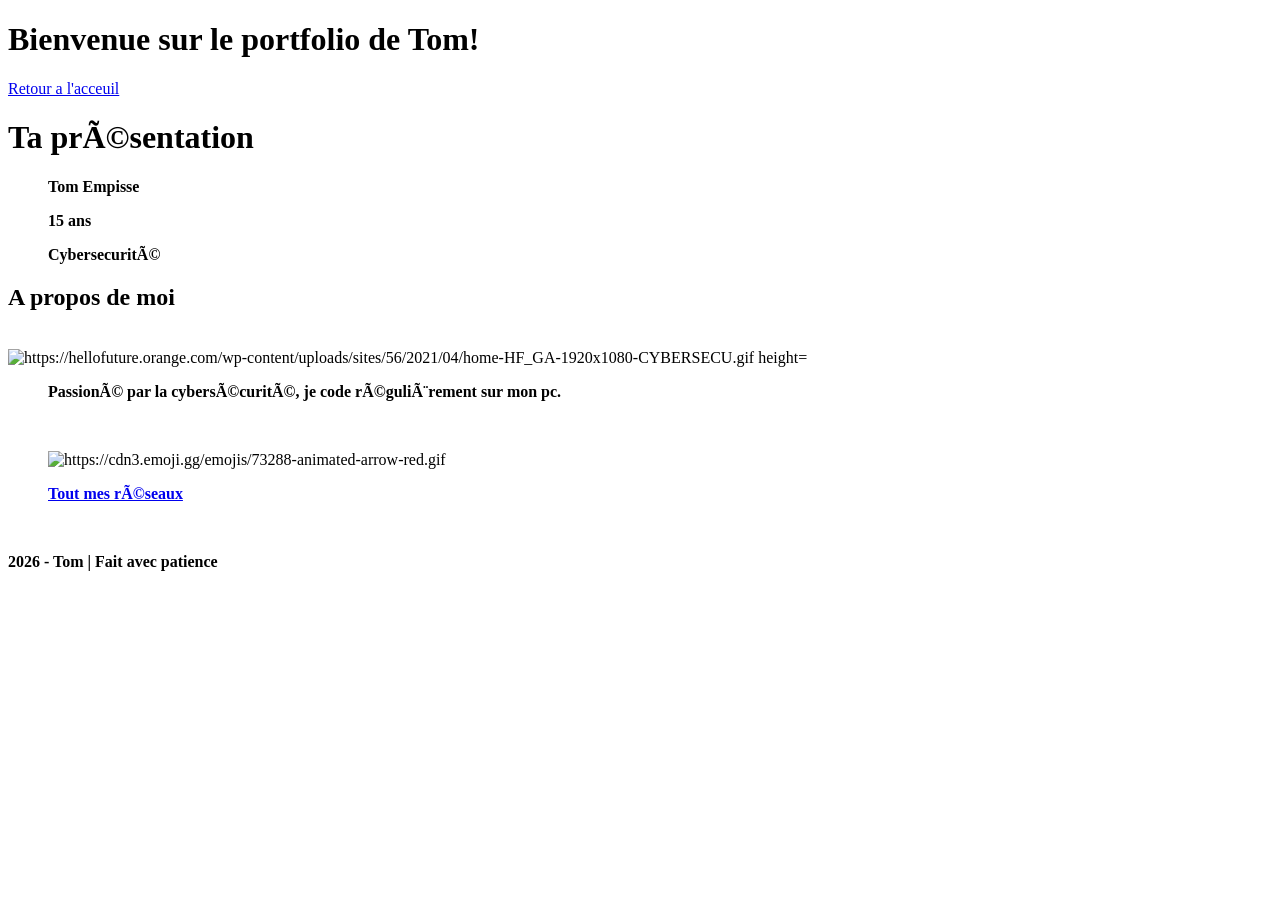
==== tom.html/Tom.html @ b78a061f "init tom.html" ====
<!DOCTYPE html>
<html lang="fr>
<head>
 <meta charset="UTF-8">
 <meta name=""viewport" content="width=device-width, initial-scale=1.0">
 <title>Mon portfolio - Tom</title>
 <link rel="stylesheet" href="style.css">
</head>
<body>

<header>
    <h1> Bienvenue sur le portfolio de Tom!</h1>
    <p><a href="index.html"> Retour a l'acceuil</a></p>
    </header>
    <main>
        <h1> Ta présentation</h1>
        <strong><p><ul>Tom Empisse</ul></p></main></strong>
        <strong><p><ul>15 ans</ul></p></strong>
        <strong><p><ul>Cybersecurité</ul></p></strong>
        
        
        <section>
            <h2>A propos de moi</h2>
        </section> 
        </br><img src="https://hellofuture.orange.com/wp-content/uploads/sites/56/2021/04/home-HF_GA-1920x1080-CYBERSECU.gif" alt = "https://hellofuture.orange.com/wp-content/uploads/sites/56/2021/04/home-HF_GA-1920x1080-CYBERSECU.gif height= "500" width="500">
            <strong><ul><p>Passioné par la cybersécurité, je code régulièrement sur mon pc. </p></ul></strong>
         
    </br><ul><img src="https://cdn3.emoji.gg/emojis/73288-animated-arrow-red.gif" alt="https://cdn3.emoji.gg/emojis/73288-animated-arrow-red.gif" height="50" width="50"></ul> <ul><strong><a href="https://guns.lol/natique">Tout mes réseaux</a></strong></ul>
          </br><a href=""></a> 
        </section>
        </main>
    <strong><footer><p>2026 - Tom | Fait avec patience</p></strong>
        
    </footer>
    <script>="script.js"></script>
</body>
</html>
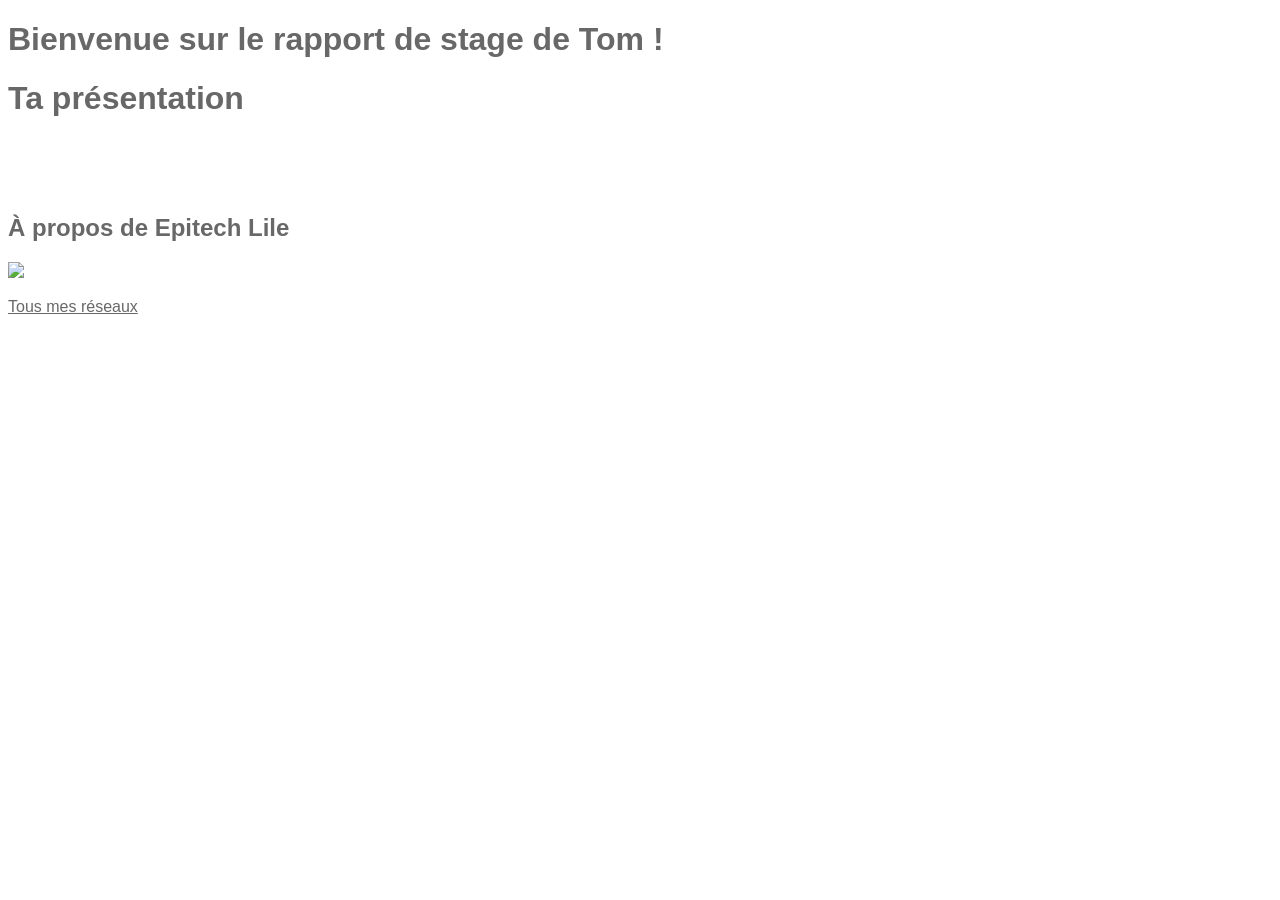
==== commit e0eed98b: "Ajout du portfolio de Tom" ====
--- a/tom.html/Tom.html
+++ b/tom.html/Tom.html
@@ -1,37 +1,49 @@
 <!DOCTYPE html>
-<html lang="fr>
+<html lang="fr">
+
 <head>
- <meta charset="UTF-8">
- <meta name=""viewport" content="width=device-width, initial-scale=1.0">
- <title>Mon portfolio - Tom</title>
- <link rel="stylesheet" href="style.css">
+    <meta charset="UTF-8">
+    <meta name="viewport" content="width=device-width, initial-scale=1.0">
+    <title>Mon portfolio - Tom</title>
+    <link rel="stylesheet" href="style.css">
 </head>
+
 <body>
 
-<header>
-    <h1> Bienvenue sur le portfolio de Tom!</h1>
-    <p><a href="index.html"> Retour a l'acceuil</a></p>
+    <header>
+        <strong><h1>Bienvenue sur le rapport de stage de Tom !</h1></strong>
     </header>
+
     <main>
-        <h1> Ta présentation</h1>
-        <strong><p><ul>Tom Empisse</ul></p></main></strong>
-        <strong><p><ul>15 ans</ul></p></strong>
-        <strong><p><ul>Cybersecurité</ul></p></strong>
-        
-        
+
+        <strong><h1>Ta présentation</h1></strong>
+
+        <ul>
+            <strong><li>Tom Empisse</li></strong>
+            <strong><li>15 ans</li></strong>
+           <strong> <li>Stagiaire chez Epitech</li></strong>
+        </ul>
+
+        <h1></h1>
+
         <section>
-            <h2>A propos de moi</h2>
-        </section> 
-        </br><img src="https://hellofuture.orange.com/wp-content/uploads/sites/56/2021/04/home-HF_GA-1920x1080-CYBERSECU.gif" alt = "https://hellofuture.orange.com/wp-content/uploads/sites/56/2021/04/home-HF_GA-1920x1080-CYBERSECU.gif height= "500" width="500">
-            <strong><ul><p>Passioné par la cybersécurité, je code régulièrement sur mon pc. </p></ul></strong>
-         
-    </br><ul><img src="https://cdn3.emoji.gg/emojis/73288-animated-arrow-red.gif" alt="https://cdn3.emoji.gg/emojis/73288-animated-arrow-red.gif" height="50" width="50"></ul> <ul><strong><a href="https://guns.lol/natique">Tout mes réseaux</a></strong></ul>
-          </br><a href=""></a> 
-        </section>
-        </main>
-    <strong><footer><p>2026 - Tom | Fait avec patience</p></strong>
-        
+            <h2>À propos de Epitech Lile</h2>
+             <img src="https://www.cometmedias.com/wp-content/uploads/2025/04/logo-epitech-200px150px.png"> 
+            <p>
+            </p>
+
+           
+           <a href="https://guns.lol/za3">Tous mes réseaux </a>
+            </section>
+
+    </main>
+
+     <footer>
+        <p>2026 - Tom | Fait avec patience et logique</p>
     </footer>
-    <script>="script.js"></script>
+
+    <script src="script.js"></script>
+
 </body>
+
 </html>
--- a/tom.html/style.css
+++ b/tom.html/style.css
@@ -0,0 +1,25 @@
+header h1 {
+    color: #696868;
+}
+
+body {
+    background-image: url('https://cdn.discordapp.com/attachments/1374115619154165910/1513215011521040595/f273ec50e8274715e028e46e788effb4.png?ex=6a36140c&is=6a34c28c&hm=f5cfc0799479e3a0bcbe05ebb58f59ac433e9eb9e96b0d29bb898a41beadd522&');
+}
+main h1 {
+     color : #696868
+}
+ul {
+    color: #ffffff
+}
+section h2 {
+    color: #696868
+}
+p{
+    color: #ffffff
+}
+a{
+    color: #696868
+}
+body{
+    font-family: Arial, Helvetica, sans-serif;
+}
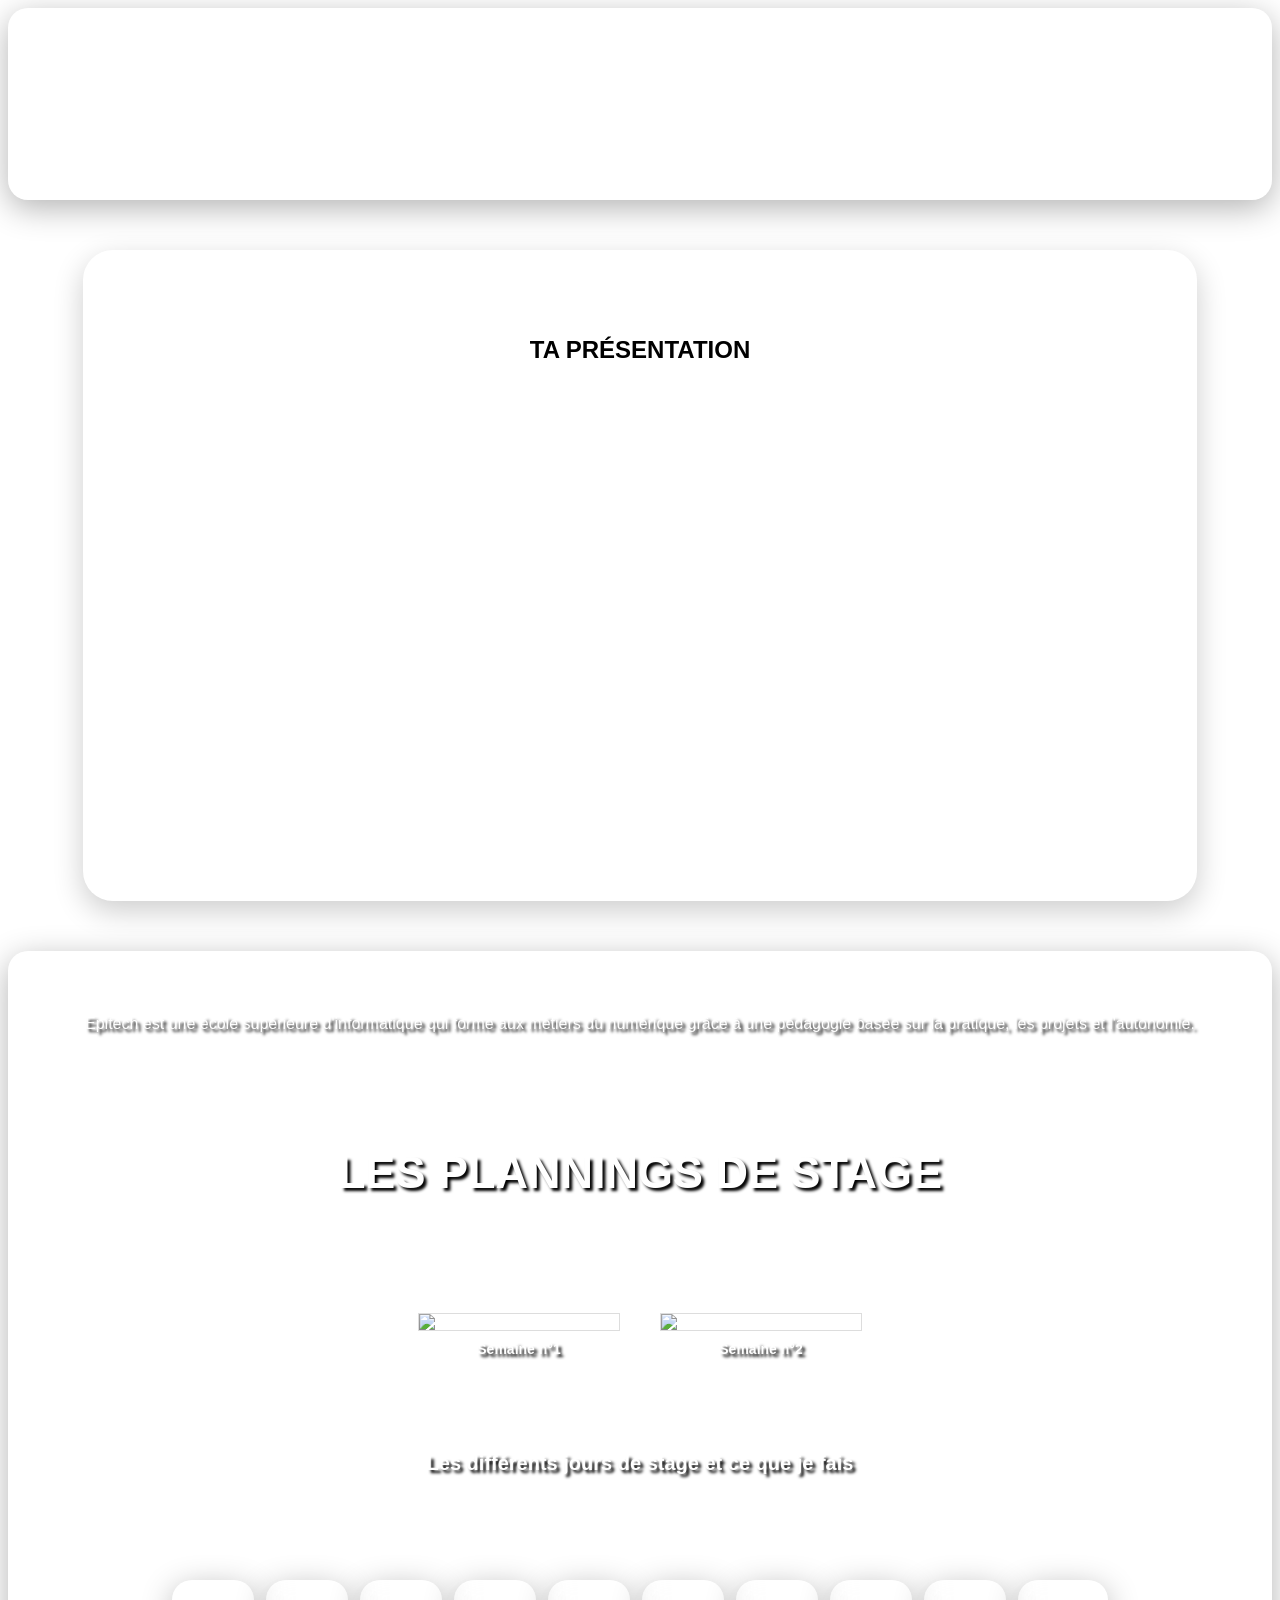
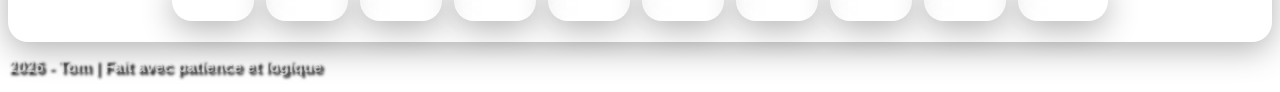
==== commit 0dca2745: "Ajout du portfolio de Tom" ====
--- a/tom.html/Tom.html
+++ b/tom.html/Tom.html
@@ -9,40 +9,103 @@
 </head>
 
 <body>
-
+<div class="petale"></div>
+<div class="petale"></div>
+<div class="petale"></div>
+<div class="petale"></div>
+<div class="petale"></div>
     <header>
         <strong><h1>Bienvenue sur le rapport de stage de Tom !</h1></strong>
-    </header>
+        <strong><h2></h2></strong>
+    </header>  
+    <main>
+<section class="presentation">
 
-    <main>
+    <h2>TA PRÉSENTATION</h2>
 
-        <strong><h1>Ta présentation</h1></strong>
+    <ul>
+        <p><li>Tom Empisse</li></p>
+        <p><li>15 ans</li></p>
+        <p><li>Stagiaire chez Epitech</li></p>
+    </ul>
 
-        <ul>
-            <strong><li>Tom Empisse</li></strong>
-            <strong><li>15 ans</li></strong>
-           <strong> <li>Stagiaire chez Epitech</li></strong>
-        </ul>
+</section>
+<div class="epitech">
+<h2>Qu'est-ce qu'Epitech ?</h2>
+<p> Epitech est une école supérieure d'informatique qui forme aux métiers
+du numérique grâce à une pédagogie basée sur la pratique, les projets
+et l'autonomie.</p>
 
-        <h1></h1>
 
-        <section>
-            <h2>À propos de Epitech Lile</h2>
-             <img src="https://www.cometmedias.com/wp-content/uploads/2025/04/logo-epitech-200px150px.png"> 
-            <p>
-            </p>
+<h5><strong><p>Les plannings de stage</p></strong></h5>
+<div class="images-container">
+    <div class="image-card">
+        <img src="https://cdn.discordapp.com/attachments/1508418712615784459/1517642959854768178/IMG_5433.jpg?ex=6a3706a6&is=6a35b526&hm=1f4994c3222ef725c20f57ee4ec6fc56800c8d647c14aaccb6b8ddf29820ef76&">
+        <p><strong>Semaine n°1</p></strong>
+        
+    </div>
 
-           
-           <a href="https://guns.lol/za3">Tous mes réseaux </a>
-            </section>
+    <div class="image-card">
+        <img src="https://cdn.discordapp.com/attachments/1508418712615784459/1517642959401779310/IMG_5475.jpg?ex=6a3706a5&is=6a35b525&hm=7cc9f36837ad0142d7b6bee1d2b4c7408f9ca8818fa9ae2397a9b59684c44990&">
+        <strong><p>Semaine n°2</p></strong>
+</div>
 
-    </main>
 
+
+        <h6><strong><p>Les différents jours de stage et ce que je fais</p></strong></h6>
+     <div class="jours">
+    <button onclick="afficherJour('j1')">Jour 1</button>
+    <button onclick="afficherJour('j2')">Jour 2</button>
+    <button onclick="afficherJour('j3')">Jour 3</button>
+    <button onclick="afficherJour('j4')">Jour 4</button>
+    <button onclick="afficherJour('j5')">Jour 5</button>
+
+    <button onclick="afficherJour('j6')">Jour 6</button>
+    <button onclick="afficherJour('j7')">Jour 7</button>
+    <button onclick="afficherJour('j8')">Jour 8</button>
+    <button onclick="afficherJour('j9')">Jour 9</button>
+    <button onclick="afficherJour('j10')">Jour 10</button>
+    </div>
+
+     <div id="j1" class="contenu"><h2>Jour 1</h2><p>Le matin, j'ai installé les logicielles indispensables pour mon stage, puis j'ai commencé à coder mon site directement après. 
+     L'aprem-midi, j'ai continué à coder mon site, quasiment toute l'aprem-midi jusqu'à la fin.
+     </p></div>
+     <div id="j2" class="contenu"><h2>Jour 2</h2><p>Le matin, en arrivant, j'ai continué mon site et ensuite j'ai eu une conférence sur la cybersécurité.
+     L'aprem-midi, j'ai fait une activité sur l'OSINT (OSINT =  Open Source Intelligence), puis ensuite un GeoGuesser. 
+     </p></div>
+     <div id="j3" class="contenu"><h2>Jour 3</h2><p>Le matin, j'ai codé une sorte d'Intelligence artificielle pour qu'elle puisse participé à différents combats, ensuite j'ai eu une conférence sur la transformation de l'IA.
+     L'aprem-midi, j'ai codé une sorte d'algorithme, pour qu'elle puisse me sortir un mot de passe a partir de lettres chiffrés 
+     </p></div>
+     <div id="j4" class="contenu"><h2>Jour 4</h2><p>Le matin, on a fait un atelier pour construire le plus de combinaison de canard, on devait soit les construire et apres les dessiner ou l'inverse, enssuite j'ai eu une conférence sur Arprendre à arprendre. 
+     L'aprem-midi, j'ai a travaillé sur une carte arduino, c'est une carte programmabe, on a pu réaliser un jeu qui se nomme "Simon", avec les différents leds, on a pu le reproduire correctement.
+     </p></div>
+     <div id="j5" class="contenu"><h2>Jour 5</h2><p>Le matin, j'ai eu une conférence sur l'IA, sur comment l'utiliser, avec les prompts, si elle pouvait nous remplacé dans le futur.
+     L'aprem-midi j'ai continué mon site jusqu'au soir pour le perfectionner à fond.
+     </p></div>
+
+     <div id="j6" class="contenu"><h2>Jour 6</h2><p></p></div>
+     <div id="j7" class="contenu"><h2>Jour 7</h2><p>Contenu du jour 7...</p></div>
+     <div id="j8" class="contenu"><h2>Jour 8</h2><p>Contenu du jour 8...</p></div>
+     <div id="j9" class="contenu"><h2>Jour 9</h2><p>Contenu du jour 9...</p></div>
+     <div id="j10" class="contenu"><h2>Jour 10</h2><p>Contenu du jour 10...</p></div>
+
+<body>
+    <div class="sakura">
+    <span></span><span></span><span></span><span></span><span></span>
+    <span></span><span></span><span></span><span></span><span></span>
+    <span></span><span></span><span></span><span></span><span></span>
+</div>
+</body>
+    </div>
+ </section>
+
+</main>
      <footer>
-        <p>2026 - Tom | Fait avec patience et logique</p>
+
+        <strong><p>2026 - Tom | Fait avec patience et logique</p></strong>
     </footer>
-
     <script src="script.js"></script>
+  <div id="cursor"></div>
 
 </body>
 
--- a/tom.html/style.css
+++ b/tom.html/style.css
@@ -1,25 +1,480 @@
-header h1 {
-    color: #696868;
-}
+ h1{
+background-color: #ffffff00;
+  font-size: 45px;
+  font-weight: 900px;
+ text-transform: uppercase;
+  height: 100px;
+  display: flex;
+  justify-content: center;
+ align-items: center;
+ color: #ffffffd0;
+ padding: 20px;
+
+ border: 5px solid #ffffff00;
+    border-radius: 20px;
+    padding: 10px;
+ }
+
 
 body {
-    background-image: url('https://cdn.discordapp.com/attachments/1374115619154165910/1513215011521040595/f273ec50e8274715e028e46e788effb4.png?ex=6a36140c&is=6a34c28c&hm=f5cfc0799479e3a0bcbe05ebb58f59ac433e9eb9e96b0d29bb898a41beadd522&');
+    background-image: url('https://cdn.discordapp.com/attachments/1374115619154165910/1495587049854599239/49e6f0f8b0e44b95fc2d5f7dfb9da1e2.png?ex=6a368c3b&is=6a353abb&hm=3449ef4161c5529b8b1aeae3f238175a2e4f2f17bba7f71b2c82fec2f50063e5&');
 }
 main h1 {
-     color : #696868
-}
-ul {
-    color: #ffffff
-}
-section h2 {
-    color: #696868
-}
+     color : #ffffffb7
+}
+ul { font-size: 20px;
+    font-weight: 100px;
+    font-style: uppercase;
+    justify-content: center;
+    align-items: center;
+    display: flex;
+    flex-direction: column;
+    color: #ffffff; 
+     border: 5px solid #ffffff00;
+    border-radius: 20px;
+    padding: 10px;
+}
+    
+section h2 {font-style: uppercase;
+    justify-content: center; 
+    align-items: center;
+    display: flex;
+    flex-direction: column;
+    color: #000000;
+     border: 5px solid #ffffff00;
+    border-radius: 25px;
+    padding: 10px;
+
+    h2,
+p {
+    display: block;
+}
+}
+ h3{font-style: uppercase;
+    justify-content: center; 
+    align-items: center;
+    display: flex;
+    flex-direction: column;
+    color: #ffffff;
+     border: 5px solid #ffffff00;
+    border-radius: 25px;
+    padding: 10px;} 
 p{
-    color: #ffffff
-}
-a{
-    color: #696868
+color: rgba(253, 253, 253, 0.51);
+ text-shadow: 3px 3px 3px black;
+ display: flex;
+}
+a{ justify-content: end;
+   align-items: end;
+   flex-direction: column;
+   text-shadow: 3px 3px 3px;
+   color: #ffffff
 }
 body{
-    font-family: Arial, Helvetica, sans-serif;
-}
+    font-family:'Segoe UI', Tahoma, Geneva, Verdana, sans-serif;
+}
+ .logo-epitech {
+    display: block;
+    margin: 0 auto;
+    width: 200px;
+    border: 5px solid #ffffff;
+    border-radius: 20px;
+    padding: 10px;
+}
+.jours {
+    display: flex;
+    flex-wrap: wrap;
+    justify-content: center;
+    gap: 12px;
+    margin: 20px;
+}
+
+.jours button {
+    padding: 12px 20px;
+    border: 2px solid rgba(255,255,255,0.3);
+    border-radius: 25px;
+    background: rgba(255,255,255,0.1);
+    color: rgb(255, 255, 255);
+    font-weight: bold;
+    cursor: pointer;
+
+    backdrop-filter: blur(10px);
+    -webkit-backdrop-filter: blur(10px);
+
+    transition: all 0.3s ease;
+}
+
+.jours button:hover {
+    transform: scale(1.05);
+    background: rgba(255, 255, 255, 0.5);
+}
+
+.contenu {
+    display: none;
+
+    max-width: 900px;
+    margin: 30px auto;
+    padding: 25px;
+
+    color: rgb(255, 255, 255);
+
+    background: rgba(255, 255, 255, 0);
+    
+   
+    border-radius: 20px;
+    border: 5px solid rgb(255, 255, 255);
+
+    box-shadow: 0 8px 32px rgba(0, 0, 0, 0);
+}
+.epitech {
+    display: flex;
+    flex-direction: column; /* met les éléments l'un sous l'autre */
+    align-items: center;
+    text-align: center;
+}
+
+.epitech h2 {
+    margin-bottom: 15px;
+    color: #ffffff;
+}
+
+.epitech p {
+    margin: 0;
+    color: white;
+}
+h2,
+p {
+    display: block;
+}
+.logo-epitech {
+    animation: pulse 3s infinite;
+}
+
+@keyframes pulse {
+    0% { transform: scale(1); }
+    50% { transform: scale(1.08); }
+    100% { transform: scale(1); }
+}
+.sakura-logo {
+    animation: flotter 4s ease-in-out infinite;
+}
+
+@keyframes flotter {
+    0% { transform: translateY(0px); }
+    50% { transform: translateY(-12px); }
+    100% { transform: translateY(0px); }
+}
+.jours button {
+    overflow: hidden;
+    position: relative;
+}
+
+.jours button::before {
+    content: "";
+    position: absolute;
+    top: 0;
+    left: -100%;
+    width: 100%;
+    height: 100%;
+
+    background: linear-gradient(
+        90deg,
+        transparent,
+        rgba(255,255,255,0.4),
+        transparent
+    );
+
+    transition: 0.6s;
+}
+
+.jours button:hover::before {
+    left: 100%;
+}
+.contenu {
+    animation: apparition 0.5s ease;
+}
+
+@keyframes apparition {
+    from {
+        opacity: 0;
+        transform: translateY(25px);
+    }
+
+    to {
+        opacity: 1;
+        transform: translateY(0);
+    }
+}
+
+
+@keyframes typing {
+    from { width: 0; }
+    to { width: 100%; }
+}
+
+@keyframes blink {
+    50% { border-color: transparent; }
+}
+.presentation,
+.epitech,
+.contenu {
+    transition: 0.4s;
+}
+
+.presentation:hover,
+.epitech:hover,
+.contenu:hover {
+    transform: translateY(-5px);
+    backdrop-filter: blur(20px);
+}
+body {
+    cursor: crosshair;
+}
+#cursor {
+    width: 20px;
+    height: 20px;
+    background: #ffffff;
+    border-radius: 50%;
+    position: fixed;
+    pointer-events: none;
+    box-shadow: 0 0 20px #ffffff;
+}
+header,
+.presentation,
+.epitech,
+.contenu,
+.jours button {
+    background: rgba(255, 255, 255, 0.08);
+
+    backdrop-filter: blur(15px);
+    -webkit-backdrop-filter: blur(15px);
+
+    border-radius: 20px;
+
+    border: 1px solid rgba(255,255,255,0.1);
+
+    box-shadow: 0 8px 32px rgba(0,0,0,0.3);
+}
+.bloc {
+    background: rgba(255, 255, 255, 0.08);
+
+    backdrop-filter: blur(20px);
+    -webkit-backdrop-filter: blur(20px);
+
+    border-radius: 20px;
+
+    border: 2px solid rgba(255,255,255,0.15);
+
+    box-shadow: 0 8px 32px rgba(0,0,0,0.25);
+}
+.bloc {
+    background: rgba(255,255,255,0.04);
+
+    backdrop-filter: blur(30px);
+    -webkit-backdrop-filter: blur(30px);
+}
+.presentation,
+.presentation2 {
+    background: rgba(255,255,255,0.08);
+
+    backdrop-filter: blur(25px);
+    -webkit-backdrop-filter: blur(25px);
+
+    border-radius: 25px;
+}
+.presentation,
+.contenu {
+    transition: 0.4s;
+}
+
+.presentation:hover,
+.contenu:hover {
+    transform: translateY(-5px);
+    backdrop-filter: blur(20px);
+}
+.bloc {
+    width: 80%;
+    margin: 30px auto;
+    padding: 30px;
+
+    background: rgba(255, 255, 255, 0.08);
+
+    backdrop-filter: blur(25px);
+    -webkit-backdrop-filter: blur(25px);
+
+    border-radius: 25px;
+
+    border: 1px solid rgba(255,255,255,0.15);
+
+    box-shadow:
+        0 8px 32px rgba(0,0,0,0.2),
+        inset 0 1px 1px rgba(255,255,255,0.15);
+
+    text-align: center;
+}
+.images-container {
+    display: flex;
+    justify-content: center;
+    gap: 40px; /* espace entre les images */
+    flex-wrap: wrap; /* passe à la ligne sur petit écran */
+}
+
+.image-card {
+    text-align: center;
+}
+
+.image-card img {
+    width: 200px;
+    height: auto;
+    display: block;
+    border: 1px solid #ddd;
+}
+
+.image-card p {
+    margin-top: 10px;
+    font-size: 14px;
+    color: #ffffff;
+}
+h5{background-color: #ffffff00;
+  font-size: 45px;
+  font-weight: 500px;
+ text-transform: uppercase;
+  height: 100px;
+  display: flex;
+  justify-content: center;
+ align-items: center;
+ color: #ffffffd0;
+ padding: 20px;
+ text-shadow: 2px 2px 2px;
+ border: 5px solid #ffffff00;
+    border-radius: 20px;
+    padding: 10px;}
+
+.image-card img {
+    width: 200px;
+    transition: transform 0.3s ease;
+    cursor: pointer;
+}
+
+.image-card img:hover {
+    transform: scale(1.3);
+}
+.image-card input {
+    display: none;
+}
+
+.image-card img {
+    width: 200px;
+    cursor: pointer;
+    transition: transform 0.3s ease;
+}
+
+.image-card input:checked + label img {
+    transform: scale(2);
+}
+.sakura {
+    position: fixed;
+    top: 0;
+    left: 0;
+    width: 100%;
+    height: 100%;
+    pointer-events: none;
+    overflow: hidden;
+    z-index: 9999;
+}
+
+.sakura span {
+    position: absolute;
+    top: -50px;
+    width: 18px;
+    height: 18px;
+    background: rgba(255,255,255,0.9);
+    border-radius: 70% 0 70% 0;
+    box-shadow: 0 0 8px rgba(255,255,255,0.5);
+    animation: fall linear infinite;
+}
+
+/* Répartition sur toute la largeur */
+.sakura span:nth-child(1){left:2%;animation:fall 8s infinite;}
+.sakura span:nth-child(2){left:8%;animation:fall 12s infinite;}
+.sakura span:nth-child(3){left:15%;animation:fall 10s infinite;}
+.sakura span:nth-child(4){left:22%;animation:fall 14s infinite;}
+.sakura span:nth-child(5){left:30%;animation:fall 9s infinite;}
+.sakura span:nth-child(6){left:38%;animation:fall 13s infinite;}
+.sakura span:nth-child(7){left:45%;animation:fall 11s infinite;}
+.sakura span:nth-child(8){left:52%;animation:fall 15s infinite;}
+.sakura span:nth-child(9){left:60%;animation:fall 10s infinite;}
+.sakura span:nth-child(10){left:68%;animation:fall 12s infinite;}
+.sakura span:nth-child(11){left:75%;animation:fall 9s infinite;}
+.sakura span:nth-child(12){left:82%;animation:fall 14s infinite;}
+.sakura span:nth-child(13){left:88%;animation:fall 11s infinite;}
+.sakura span:nth-child(14){left:94%;animation:fall 13s infinite;}
+.sakura span:nth-child(15){left:98%;animation:fall 16s infinite;}
+
+@keyframes fall {
+    0% {
+        transform: translateY(-50px) translateX(0) rotate(0deg);
+        opacity: 1;
+    }
+
+    50% {
+        transform: translateY(50vh) translateX(50px) rotate(180deg);
+    }
+
+    100% {
+        transform: translateY(110vh) translateX(120px) rotate(360deg);
+        opacity: 0;
+    }
+}
+.sakura span {
+    position: absolute;
+    width: 20px;
+    height: 20px;
+    background: white;
+    border-radius: 50% 0 50% 0;
+    transform: rotate(45deg);
+    opacity: 0.85;
+}
+h6{font-size: 20px;
+    font-weight: 100px;
+    justify-content: center;
+    align-items: center;
+    color: #ffffff; 
+     border: 5px solid #ffffff00;
+    border-radius: 20px;
+    padding: 10px;
+}
+h6{
+    display:block;
+    width:100%;
+    text-align:center;
+    margin-top:40px;
+    margin-bottom:30px;
+    clear:both;
+}
+.presentation{
+    width:80%;
+    margin:50px auto;
+    padding:50px;
+
+    background:rgba(255, 255, 255, 0);
+    backdrop-filter:blur(15px);
+
+    border-radius:30px;
+    box-shadow:0 10px 30px rgba(0,0,0,0.2);
+
+    text-align:center;
+}
+
+
+.presentation ul{
+    list-style:none;
+    padding:0;
+    margin:0;
+}
+
+.presentation li{
+    color:rgb(255, 255, 255);
+    font-size:2rem;
+    margin:15px 0;
+}
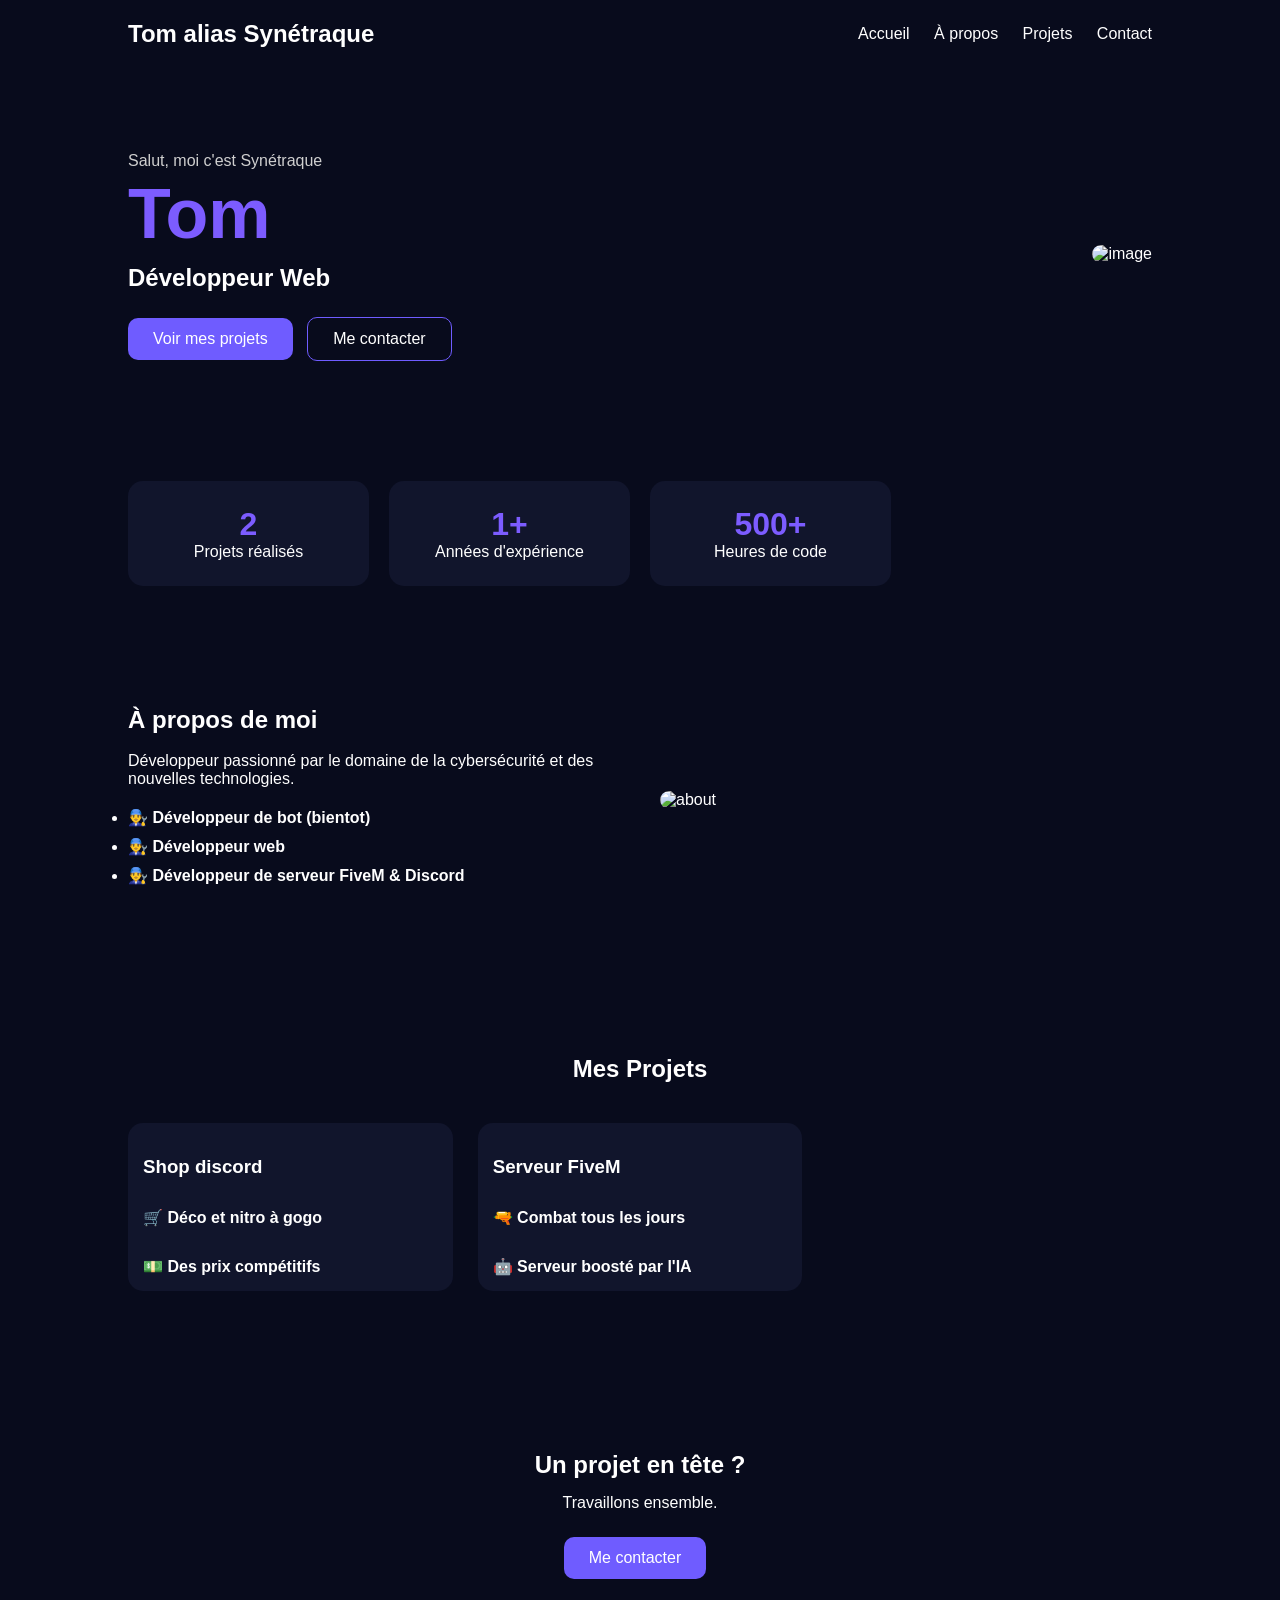
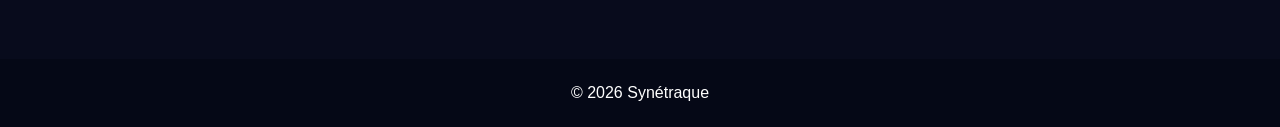
==== commit 103c4176: "Ajout du portfolio de Tom" ====
--- a/tom.html/Tom.html
+++ b/tom.html/Tom.html
@@ -1,112 +1,128 @@
 <!DOCTYPE html>
 <html lang="fr">
-
 <head>
     <meta charset="UTF-8">
     <meta name="viewport" content="width=device-width, initial-scale=1.0">
-    <title>Mon portfolio - Tom</title>
+    <title>Portfolio</title>
     <link rel="stylesheet" href="style.css">
 </head>
+<body>
 
-<body>
-<div class="petale"></div>
-<div class="petale"></div>
-<div class="petale"></div>
-<div class="petale"></div>
-<div class="petale"></div>
+    <!-- MENU -->
     <header>
-        <strong><h1>Bienvenue sur le rapport de stage de Tom !</h1></strong>
-        <strong><h2></h2></strong>
-    </header>  
-    <main>
-<section class="presentation">
+        <h2>Tom alias Synétraque</h2>
 
-    <h2>TA PRÉSENTATION</h2>
+        <nav>
+            <a href="#">Accueil</a>
+            <a href="#">À propos</a>
+            <a href="#">Projets</a>
+            <a href="#">Contact</a>
+        </nav>
+    </header>
 
-    <ul>
-        <p><li>Tom Empisse</li></p>
-        <p><li>15 ans</li></p>
-        <p><li>Stagiaire chez Epitech</li></p>
-    </ul>
+    <!-- HERO -->
+    <section class="hero">
 
-</section>
-<div class="epitech">
-<h2>Qu'est-ce qu'Epitech ?</h2>
-<p> Epitech est une école supérieure d'informatique qui forme aux métiers
-du numérique grâce à une pédagogie basée sur la pratique, les projets
-et l'autonomie.</p>
+        <div class="hero-text">
+            <p>Salut, moi c'est Synétraque</p>
 
+            <h1>Tom</h1>
 
-<h5><strong><p>Les plannings de stage</p></strong></h5>
-<div class="images-container">
-    <div class="image-card">
-        <img src="https://cdn.discordapp.com/attachments/1508418712615784459/1517642959854768178/IMG_5433.jpg?ex=6a3706a6&is=6a35b526&hm=1f4994c3222ef725c20f57ee4ec6fc56800c8d647c14aaccb6b8ddf29820ef76&">
-        <p><strong>Semaine n°1</p></strong>
-        
-    </div>
+            <h2>Développeur Web</h2>
 
-    <div class="image-card">
-        <img src="https://cdn.discordapp.com/attachments/1508418712615784459/1517642959401779310/IMG_5475.jpg?ex=6a3706a5&is=6a35b525&hm=7cc9f36837ad0142d7b6bee1d2b4c7408f9ca8818fa9ae2397a9b59684c44990&">
-        <strong><p>Semaine n°2</p></strong>
-</div>
+            <div class="buttons">
+                <a href="#" class="btn">Voir mes projets</a>
+                <a href="#" class="btn btn-outline">Me contacter</a>
+            </div>
+        </div>
 
+        <div class="hero-image">
+            <img src="https://cdn.discordapp.com/attachments/1519450347217616937/1519652406135357551/content.png?ex=6a3e5617&is=6a3d0497&hm=08835545289d029138717d42d781d38de0d8fc17f05fa39e704f5cabd7e7723c&" alt="image">
+        </div>
 
+    </section>
 
-        <h6><strong><p>Les différents jours de stage et ce que je fais</p></strong></h6>
-     <div class="jours">
-    <button onclick="afficherJour('j1')">Jour 1</button>
-    <button onclick="afficherJour('j2')">Jour 2</button>
-    <button onclick="afficherJour('j3')">Jour 3</button>
-    <button onclick="afficherJour('j4')">Jour 4</button>
-    <button onclick="afficherJour('j5')">Jour 5</button>
+    <!-- STATS -->
+    <section class="stats">
 
-    <button onclick="afficherJour('j6')">Jour 6</button>
-    <button onclick="afficherJour('j7')">Jour 7</button>
-    <button onclick="afficherJour('j8')">Jour 8</button>
-    <button onclick="afficherJour('j9')">Jour 9</button>
-    <button onclick="afficherJour('j10')">Jour 10</button>
-    </div>
+        <div class="card">
+            <h3>2</h3>
+            <p>Projets réalisés</p>
+        </div>
 
-     <div id="j1" class="contenu"><h2>Jour 1</h2><p>Le matin, j'ai installé les logicielles indispensables pour mon stage, puis j'ai commencé à coder mon site directement après. 
-     L'aprem-midi, j'ai continué à coder mon site, quasiment toute l'aprem-midi jusqu'à la fin.
-     </p></div>
-     <div id="j2" class="contenu"><h2>Jour 2</h2><p>Le matin, en arrivant, j'ai continué mon site et ensuite j'ai eu une conférence sur la cybersécurité.
-     L'aprem-midi, j'ai fait une activité sur l'OSINT (OSINT =  Open Source Intelligence), puis ensuite un GeoGuesser. 
-     </p></div>
-     <div id="j3" class="contenu"><h2>Jour 3</h2><p>Le matin, j'ai codé une sorte d'Intelligence artificielle pour qu'elle puisse participé à différents combats, ensuite j'ai eu une conférence sur la transformation de l'IA.
-     L'aprem-midi, j'ai codé une sorte d'algorithme, pour qu'elle puisse me sortir un mot de passe a partir de lettres chiffrés 
-     </p></div>
-     <div id="j4" class="contenu"><h2>Jour 4</h2><p>Le matin, on a fait un atelier pour construire le plus de combinaison de canard, on devait soit les construire et apres les dessiner ou l'inverse, enssuite j'ai eu une conférence sur Arprendre à arprendre. 
-     L'aprem-midi, j'ai a travaillé sur une carte arduino, c'est une carte programmabe, on a pu réaliser un jeu qui se nomme "Simon", avec les différents leds, on a pu le reproduire correctement.
-     </p></div>
-     <div id="j5" class="contenu"><h2>Jour 5</h2><p>Le matin, j'ai eu une conférence sur l'IA, sur comment l'utiliser, avec les prompts, si elle pouvait nous remplacé dans le futur.
-     L'aprem-midi j'ai continué mon site jusqu'au soir pour le perfectionner à fond.
-     </p></div>
+        <div class="card">
+            <h3>1+</h3>
+            <p>Années d'expérience</p>
+        </div>
 
-     <div id="j6" class="contenu"><h2>Jour 6</h2><p></p></div>
-     <div id="j7" class="contenu"><h2>Jour 7</h2><p>Contenu du jour 7...</p></div>
-     <div id="j8" class="contenu"><h2>Jour 8</h2><p>Contenu du jour 8...</p></div>
-     <div id="j9" class="contenu"><h2>Jour 9</h2><p>Contenu du jour 9...</p></div>
-     <div id="j10" class="contenu"><h2>Jour 10</h2><p>Contenu du jour 10...</p></div>
+        <div class="card">
+            <h3>500+</h3>
+            <p>Heures de code</p>
+        </div>
 
-<body>
-    <div class="sakura">
-    <span></span><span></span><span></span><span></span><span></span>
-    <span></span><span></span><span></span><span></span><span></span>
-    <span></span><span></span><span></span><span></span><span></span>
-</div>
-</body>
-    </div>
- </section>
+    </section>
 
-</main>
-     <footer>
+    <!-- A PROPOS -->
+    <section class="about">
 
-        <strong><p>2026 - Tom | Fait avec patience et logique</p></strong>
+        <div>
+            <h2>À propos de moi</h2>
+
+            <br><p>
+                Développeur passionné par le domaine de la cybersécurité et des nouvelles technologies.
+            </p>
+
+            <ul>
+            <strong><li>👨‍🔧 Développeur de bot (bientot)</li></strong>
+              <strong><li>👨‍🔧 Développeur web</li></strong>
+                <strong><li>👨‍🔧 Développeur de serveur FiveM & Discord</li></strong>
+            </ul>
+        </div>
+
+        <img src="https://png.pngtree.com/png-vector/20240309/ourmid/pngtree-developers-are-coding-programs-on-computers-programmers-are-analyzing-data-png-image_11902650.png" alt="about">
+
+    </section>
+
+    <!-- PROJETS -->
+    <section class="projects">
+
+        <h2>Mes Projets</h2>
+
+        <div class="project-grid">
+
+            <div class="project">
+                <img src="https://cdn.discordapp.com/attachments/1519616808926314587/1519641782952919130/feec8f71-d66a-499d-a3cc-c5d859d86d77.png?ex=6a3e4c32&is=6a3cfab2&hm=01fdd75fa5efcef0120b9959f781c9536ec0b876cd2fed07ddb79a780133c95b&" alt="">
+                <h3>Shop discord</h3>
+                <strong><p>🛒 Déco et nitro à gogo</p></strong>
+                <strong><p>💵 Des prix compétitifs</p></strong>
+            </div>
+
+            <div class="project">
+                <img src="https://cdn.discordapp.com/attachments/1519450347217616937/1519650206403002449/content.png?ex=6a3e540a&is=6a3d028a&hm=2f168d04ed45ffa48168c4daf2c91fa03b0a25013db92d7aebffb8c6d24e69b1&" alt="">
+                <h3>Serveur FiveM</h3>
+                <strong><p>🔫 Combat tous les jours</p></strong>
+                <strong><p>🤖 Serveur boosté par l'IA</p></strong>
+            </div>
+
+        </div>
+
+    </section>
+
+    <!-- CONTACT -->
+    <section class="contact">
+
+        <h2>Un projet en tête ?</h2>
+        <p>Travaillons ensemble.</p>
+
+        <a href="#" class="btn">
+            Me contacter
+        </a>
+
+    </section>
+
+    <footer>
+        © 2026 Synétraque
     </footer>
-    <script src="script.js"></script>
-  <div id="cursor"></div>
 
 </body>
-
 </html>
--- a/tom.html/style.css
+++ b/tom.html/style.css
@@ -1,480 +1,194 @@
- h1{
-background-color: #ffffff00;
-  font-size: 45px;
-  font-weight: 900px;
- text-transform: uppercase;
-  height: 100px;
-  display: flex;
-  justify-content: center;
- align-items: center;
- color: #ffffffd0;
- padding: 20px;
-
- border: 5px solid #ffffff00;
-    border-radius: 20px;
-    padding: 10px;
- }
-
-
-body {
-    background-image: url('https://cdn.discordapp.com/attachments/1374115619154165910/1495587049854599239/49e6f0f8b0e44b95fc2d5f7dfb9da1e2.png?ex=6a368c3b&is=6a353abb&hm=3449ef4161c5529b8b1aeae3f238175a2e4f2f17bba7f71b2c82fec2f50063e5&');
-}
-main h1 {
-     color : #ffffffb7
-}
-ul { font-size: 20px;
-    font-weight: 100px;
-    font-style: uppercase;
-    justify-content: center;
-    align-items: center;
-    display: flex;
-    flex-direction: column;
-    color: #ffffff; 
-     border: 5px solid #ffffff00;
-    border-radius: 20px;
-    padding: 10px;
-}
-    
-section h2 {font-style: uppercase;
-    justify-content: center; 
-    align-items: center;
-    display: flex;
-    flex-direction: column;
-    color: #000000;
-     border: 5px solid #ffffff00;
-    border-radius: 25px;
-    padding: 10px;
-
-    h2,
-p {
-    display: block;
-}
-}
- h3{font-style: uppercase;
-    justify-content: center; 
-    align-items: center;
-    display: flex;
-    flex-direction: column;
-    color: #ffffff;
-     border: 5px solid #ffffff00;
-    border-radius: 25px;
-    padding: 10px;} 
-p{
-color: rgba(253, 253, 253, 0.51);
- text-shadow: 3px 3px 3px black;
- display: flex;
-}
-a{ justify-content: end;
-   align-items: end;
-   flex-direction: column;
-   text-shadow: 3px 3px 3px;
-   color: #ffffff
-}
-body{
-    font-family:'Segoe UI', Tahoma, Geneva, Verdana, sans-serif;
-}
- .logo-epitech {
-    display: block;
-    margin: 0 auto;
-    width: 200px;
-    border: 5px solid #ffffff;
-    border-radius: 20px;
-    padding: 10px;
-}
-.jours {
-    display: flex;
-    flex-wrap: wrap;
-    justify-content: center;
-    gap: 12px;
-    margin: 20px;
+*{
+    margin:0;
+    padding:0;
+    box-sizing:border-box;
+    font-family:Arial, sans-serif;
 }
 
-.jours button {
-    padding: 12px 20px;
-    border: 2px solid rgba(255,255,255,0.3);
-    border-radius: 25px;
-    background: rgba(255,255,255,0.1);
-    color: rgb(255, 255, 255);
-    font-weight: bold;
-    cursor: pointer;
-
-    backdrop-filter: blur(10px);
-    -webkit-backdrop-filter: blur(10px);
-
-    transition: all 0.3s ease;
+body{
+    background:#080b1c;
+    color:white;
 }
 
-.jours button:hover {
-    transform: scale(1.05);
-    background: rgba(255, 255, 255, 0.5);
+/* MENU */
+header{
+    display:flex;
+    justify-content:space-between;
+    align-items:center;
+    padding:20px 10%;
 }
 
-.contenu {
-    display: none;
-
-    max-width: 900px;
-    margin: 30px auto;
-    padding: 25px;
-
-    color: rgb(255, 255, 255);
-
-    background: rgba(255, 255, 255, 0);
-    
-   
-    border-radius: 20px;
-    border: 5px solid rgb(255, 255, 255);
-
-    box-shadow: 0 8px 32px rgba(0, 0, 0, 0);
-}
-.epitech {
-    display: flex;
-    flex-direction: column; /* met les éléments l'un sous l'autre */
-    align-items: center;
-    text-align: center;
+nav a{
+    color:white;
+    text-decoration:none;
+    margin-left:20px;
 }
 
-.epitech h2 {
-    margin-bottom: 15px;
-    color: #ffffff;
+nav a:hover{
+    color:#6f5cff;
 }
 
-.epitech p {
-    margin: 0;
-    color: white;
-}
-h2,
-p {
-    display: block;
-}
-.logo-epitech {
-    animation: pulse 3s infinite;
+/* HERO */
+.hero{
+    display:flex;
+    align-items:center;
+    justify-content:space-between;
+    padding:80px 10%;
+    gap:50px;
 }
 
-@keyframes pulse {
-    0% { transform: scale(1); }
-    50% { transform: scale(1.08); }
-    100% { transform: scale(1); }
-}
-.sakura-logo {
-    animation: flotter 4s ease-in-out infinite;
+.hero h1{
+    font-size:70px;
+    color:#7c5cff;
 }
 
-@keyframes flotter {
-    0% { transform: translateY(0px); }
-    50% { transform: translateY(-12px); }
-    100% { transform: translateY(0px); }
-}
-.jours button {
-    overflow: hidden;
-    position: relative;
+.hero h2{
+    margin:10px 0;
 }
 
-.jours button::before {
-    content: "";
-    position: absolute;
-    top: 0;
-    left: -100%;
-    width: 100%;
-    height: 100%;
-
-    background: linear-gradient(
-        90deg,
-        transparent,
-        rgba(255,255,255,0.4),
-        transparent
-    );
-
-    transition: 0.6s;
+.hero p{
+    color:#cfcfcf;
+    line-height:1.6;
 }
 
-.jours button:hover::before {
-    left: 100%;
-}
-.contenu {
-    animation: apparition 0.5s ease;
+.hero-image img{
+    width:100%;
+    max-width:500px;
+    border-radius:20px;
 }
 
-@keyframes apparition {
-    from {
-        opacity: 0;
-        transform: translateY(25px);
+.buttons{
+    margin-top:25px;
+}
+
+.btn{
+    display:inline-block;
+    background:#6f5cff;
+    color:white;
+    padding:12px 25px;
+    border-radius:10px;
+    text-decoration:none;
+    margin-right:10px;
+}
+
+.btn-outline{
+    background:transparent;
+    border:1px solid #6f5cff;
+}
+
+/* STATS */
+.stats{
+    display:grid;
+    grid-template-columns:repeat(4,1fr);
+    gap:20px;
+    padding:40px 10%;
+}
+
+.card{
+    background:#11152c;
+    padding:25px;
+    text-align:center;
+    border-radius:15px;
+}
+
+.card h3{
+    color:#7c5cff;
+    font-size:32px;
+}
+
+/* ABOUT */
+.about{
+    display:grid;
+    grid-template-columns:1fr 1fr;
+    gap:40px;
+    padding:80px 10%;
+    align-items:center;
+}
+
+.about img{
+    width:100%;
+    border-radius:20px;
+}
+
+.about ul{
+    margin-top:20px;
+}
+
+.about li{
+    margin-bottom:10px;
+}
+
+/* PROJETS */
+.projects{
+    padding:80px 10%;
+}
+
+.projects h2{
+    text-align:center;
+    margin-bottom:40px;
+}
+
+.project-grid{
+    display:grid;
+    grid-template-columns:repeat(3,1fr);
+    gap:25px;
+}
+
+.project{
+    background:#11152c;
+    border-radius:15px;
+    overflow:hidden;
+}
+
+.project img{
+    width:100%;
+}
+
+.project h3,
+.project p{
+    padding:15px;
+}
+
+/* CONTACT */
+.contact{
+    text-align:center;
+    padding:80px 10%;
+}
+
+.contact p{
+    margin:15px 0 25px;
+}
+
+/* FOOTER */
+footer{
+    text-align:center;
+    padding:25px;
+    background:#050816;
+}
+
+/* RESPONSIVE */
+@media(max-width:768px){
+
+    .hero,
+    .about{
+        grid-template-columns:1fr;
+        flex-direction:column;
     }
 
-    to {
-        opacity: 1;
-        transform: translateY(0);
-    }
-}
-
-
-@keyframes typing {
-    from { width: 0; }
-    to { width: 100%; }
-}
-
-@keyframes blink {
-    50% { border-color: transparent; }
-}
-.presentation,
-.epitech,
-.contenu {
-    transition: 0.4s;
-}
-
-.presentation:hover,
-.epitech:hover,
-.contenu:hover {
-    transform: translateY(-5px);
-    backdrop-filter: blur(20px);
-}
-body {
-    cursor: crosshair;
-}
-#cursor {
-    width: 20px;
-    height: 20px;
-    background: #ffffff;
-    border-radius: 50%;
-    position: fixed;
-    pointer-events: none;
-    box-shadow: 0 0 20px #ffffff;
-}
-header,
-.presentation,
-.epitech,
-.contenu,
-.jours button {
-    background: rgba(255, 255, 255, 0.08);
-
-    backdrop-filter: blur(15px);
-    -webkit-backdrop-filter: blur(15px);
-
-    border-radius: 20px;
-
-    border: 1px solid rgba(255,255,255,0.1);
-
-    box-shadow: 0 8px 32px rgba(0,0,0,0.3);
-}
-.bloc {
-    background: rgba(255, 255, 255, 0.08);
-
-    backdrop-filter: blur(20px);
-    -webkit-backdrop-filter: blur(20px);
-
-    border-radius: 20px;
-
-    border: 2px solid rgba(255,255,255,0.15);
-
-    box-shadow: 0 8px 32px rgba(0,0,0,0.25);
-}
-.bloc {
-    background: rgba(255,255,255,0.04);
-
-    backdrop-filter: blur(30px);
-    -webkit-backdrop-filter: blur(30px);
-}
-.presentation,
-.presentation2 {
-    background: rgba(255,255,255,0.08);
-
-    backdrop-filter: blur(25px);
-    -webkit-backdrop-filter: blur(25px);
-
-    border-radius: 25px;
-}
-.presentation,
-.contenu {
-    transition: 0.4s;
-}
-
-.presentation:hover,
-.contenu:hover {
-    transform: translateY(-5px);
-    backdrop-filter: blur(20px);
-}
-.bloc {
-    width: 80%;
-    margin: 30px auto;
-    padding: 30px;
-
-    background: rgba(255, 255, 255, 0.08);
-
-    backdrop-filter: blur(25px);
-    -webkit-backdrop-filter: blur(25px);
-
-    border-radius: 25px;
-
-    border: 1px solid rgba(255,255,255,0.15);
-
-    box-shadow:
-        0 8px 32px rgba(0,0,0,0.2),
-        inset 0 1px 1px rgba(255,255,255,0.15);
-
-    text-align: center;
-}
-.images-container {
-    display: flex;
-    justify-content: center;
-    gap: 40px; /* espace entre les images */
-    flex-wrap: wrap; /* passe à la ligne sur petit écran */
-}
-
-.image-card {
-    text-align: center;
-}
-
-.image-card img {
-    width: 200px;
-    height: auto;
-    display: block;
-    border: 1px solid #ddd;
-}
-
-.image-card p {
-    margin-top: 10px;
-    font-size: 14px;
-    color: #ffffff;
-}
-h5{background-color: #ffffff00;
-  font-size: 45px;
-  font-weight: 500px;
- text-transform: uppercase;
-  height: 100px;
-  display: flex;
-  justify-content: center;
- align-items: center;
- color: #ffffffd0;
- padding: 20px;
- text-shadow: 2px 2px 2px;
- border: 5px solid #ffffff00;
-    border-radius: 20px;
-    padding: 10px;}
-
-.image-card img {
-    width: 200px;
-    transition: transform 0.3s ease;
-    cursor: pointer;
-}
-
-.image-card img:hover {
-    transform: scale(1.3);
-}
-.image-card input {
-    display: none;
-}
-
-.image-card img {
-    width: 200px;
-    cursor: pointer;
-    transition: transform 0.3s ease;
-}
-
-.image-card input:checked + label img {
-    transform: scale(2);
-}
-.sakura {
-    position: fixed;
-    top: 0;
-    left: 0;
-    width: 100%;
-    height: 100%;
-    pointer-events: none;
-    overflow: hidden;
-    z-index: 9999;
-}
-
-.sakura span {
-    position: absolute;
-    top: -50px;
-    width: 18px;
-    height: 18px;
-    background: rgba(255,255,255,0.9);
-    border-radius: 70% 0 70% 0;
-    box-shadow: 0 0 8px rgba(255,255,255,0.5);
-    animation: fall linear infinite;
-}
-
-/* Répartition sur toute la largeur */
-.sakura span:nth-child(1){left:2%;animation:fall 8s infinite;}
-.sakura span:nth-child(2){left:8%;animation:fall 12s infinite;}
-.sakura span:nth-child(3){left:15%;animation:fall 10s infinite;}
-.sakura span:nth-child(4){left:22%;animation:fall 14s infinite;}
-.sakura span:nth-child(5){left:30%;animation:fall 9s infinite;}
-.sakura span:nth-child(6){left:38%;animation:fall 13s infinite;}
-.sakura span:nth-child(7){left:45%;animation:fall 11s infinite;}
-.sakura span:nth-child(8){left:52%;animation:fall 15s infinite;}
-.sakura span:nth-child(9){left:60%;animation:fall 10s infinite;}
-.sakura span:nth-child(10){left:68%;animation:fall 12s infinite;}
-.sakura span:nth-child(11){left:75%;animation:fall 9s infinite;}
-.sakura span:nth-child(12){left:82%;animation:fall 14s infinite;}
-.sakura span:nth-child(13){left:88%;animation:fall 11s infinite;}
-.sakura span:nth-child(14){left:94%;animation:fall 13s infinite;}
-.sakura span:nth-child(15){left:98%;animation:fall 16s infinite;}
-
-@keyframes fall {
-    0% {
-        transform: translateY(-50px) translateX(0) rotate(0deg);
-        opacity: 1;
+    .stats{
+        grid-template-columns:1fr 1fr;
     }
 
-    50% {
-        transform: translateY(50vh) translateX(50px) rotate(180deg);
+    .project-grid{
+        grid-template-columns:1fr;
     }
 
-    100% {
-        transform: translateY(110vh) translateX(120px) rotate(360deg);
-        opacity: 0;
+    header{
+        flex-direction:column;
+        gap:20px;
     }
-}
-.sakura span {
-    position: absolute;
-    width: 20px;
-    height: 20px;
-    background: white;
-    border-radius: 50% 0 50% 0;
-    transform: rotate(45deg);
-    opacity: 0.85;
-}
-h6{font-size: 20px;
-    font-weight: 100px;
-    justify-content: center;
-    align-items: center;
-    color: #ffffff; 
-     border: 5px solid #ffffff00;
-    border-radius: 20px;
-    padding: 10px;
-}
-h6{
-    display:block;
-    width:100%;
-    text-align:center;
-    margin-top:40px;
-    margin-bottom:30px;
-    clear:both;
-}
-.presentation{
-    width:80%;
-    margin:50px auto;
-    padding:50px;
 
-    background:rgba(255, 255, 255, 0);
-    backdrop-filter:blur(15px);
-
-    border-radius:30px;
-    box-shadow:0 10px 30px rgba(0,0,0,0.2);
-
-    text-align:center;
-}
-
-
-.presentation ul{
-    list-style:none;
-    padding:0;
-    margin:0;
-}
-
-.presentation li{
-    color:rgb(255, 255, 255);
-    font-size:2rem;
-    margin:15px 0;
+    .hero h1{
+        font-size:45px;
+    }
 }
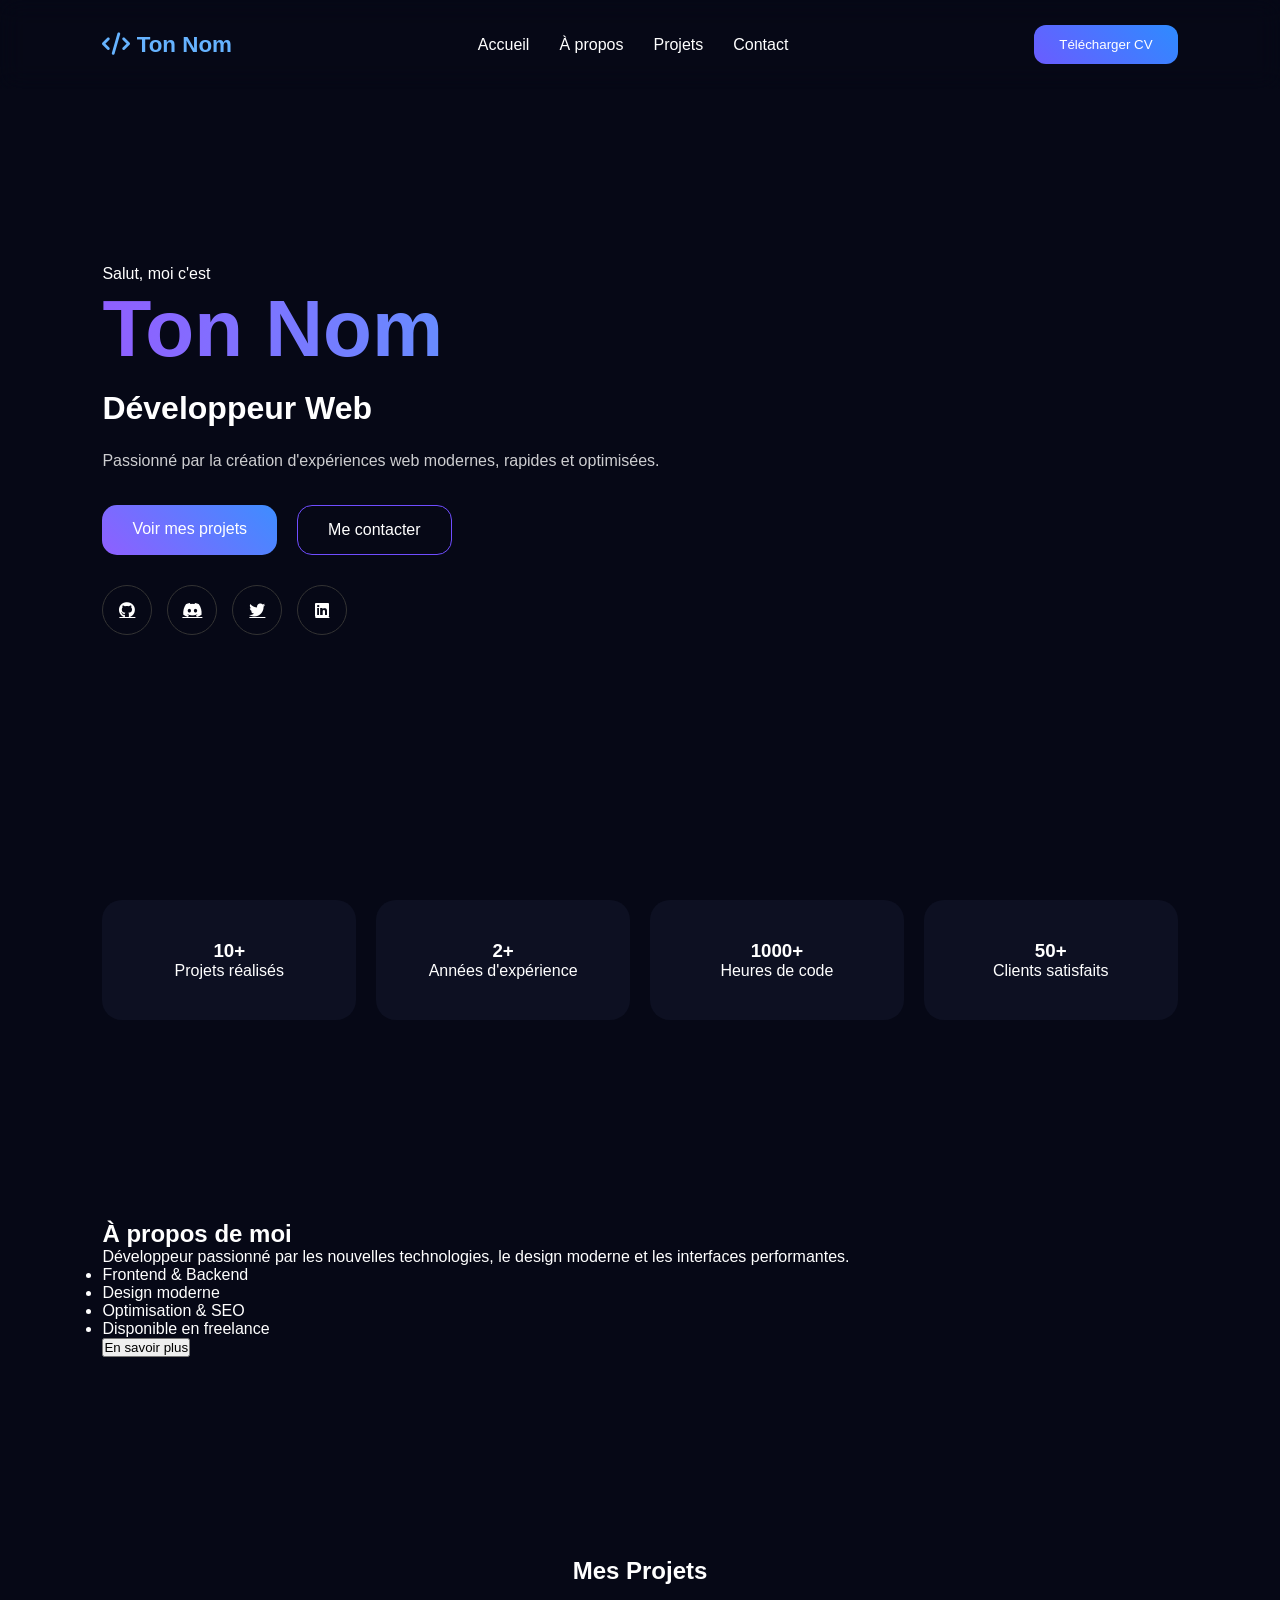
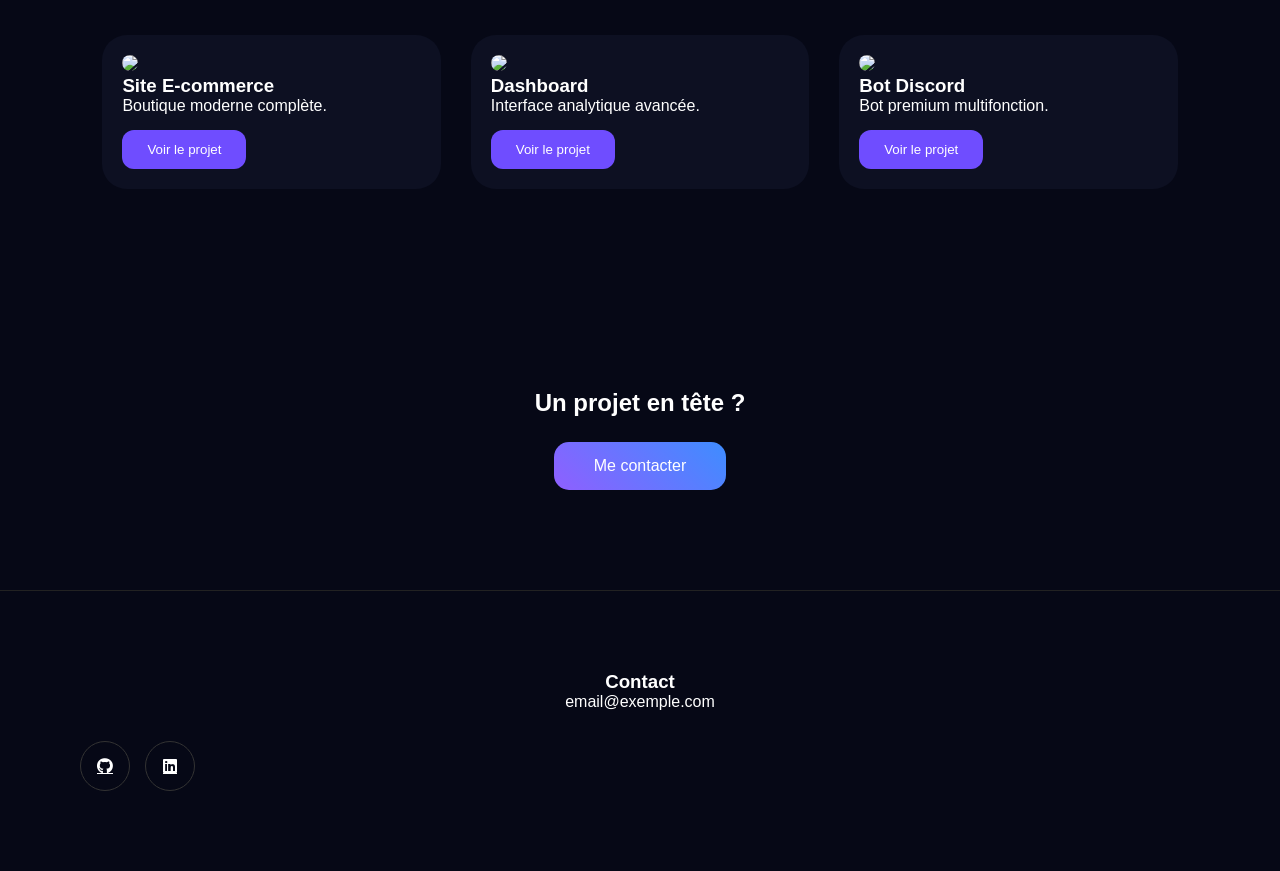
==== commit a1c87b0f: "Ajout du portfolio de Tom" ====
--- a/tom.html/Tom.html
+++ b/tom.html/Tom.html
@@ -1,128 +1,207 @@
 <!DOCTYPE html>
 <html lang="fr">
 <head>
-    <meta charset="UTF-8">
-    <meta name="viewport" content="width=device-width, initial-scale=1.0">
-    <title>Portfolio</title>
-    <link rel="stylesheet" href="style.css">
+<meta charset="UTF-8">
+<meta name="viewport" content="width=device-width, initial-scale=1.0">
+
+<title>Portfolio Développeur</title>
+
+<link rel="stylesheet" href="style.css">
+
+<link
+href="https://cdnjs.cloudflare.com/ajax/libs/font-awesome/6.5.1/css/all.min.css"
+rel="stylesheet"
+/>
+
 </head>
+
 <body>
 
-    <!-- MENU -->
-    <header>
-        <h2>Tom alias Synétraque</h2>
-
-        <nav>
-            <a href="#">Accueil</a>
-            <a href="#">À propos</a>
-            <a href="#">Projets</a>
-            <a href="#">Contact</a>
-        </nav>
-    </header>
-
-    <!-- HERO -->
-    <section class="hero">
-
-        <div class="hero-text">
-            <p>Salut, moi c'est Synétraque</p>
-
-            <h1>Tom</h1>
-
-            <h2>Développeur Web</h2>
-
-            <div class="buttons">
-                <a href="#" class="btn">Voir mes projets</a>
-                <a href="#" class="btn btn-outline">Me contacter</a>
-            </div>
-        </div>
-
-        <div class="hero-image">
-            <img src="https://cdn.discordapp.com/attachments/1519450347217616937/1519652406135357551/content.png?ex=6a3e5617&is=6a3d0497&hm=08835545289d029138717d42d781d38de0d8fc17f05fa39e704f5cabd7e7723c&" alt="image">
-        </div>
-
-    </section>
-
-    <!-- STATS -->
-    <section class="stats">
-
-        <div class="card">
-            <h3>2</h3>
-            <p>Projets réalisés</p>
-        </div>
-
-        <div class="card">
-            <h3>1+</h3>
-            <p>Années d'expérience</p>
-        </div>
-
-        <div class="card">
-            <h3>500+</h3>
-            <p>Heures de code</p>
-        </div>
-
-    </section>
-
-    <!-- A PROPOS -->
-    <section class="about">
-
-        <div>
-            <h2>À propos de moi</h2>
-
-            <br><p>
-                Développeur passionné par le domaine de la cybersécurité et des nouvelles technologies.
-            </p>
-
-            <ul>
-            <strong><li>👨‍🔧 Développeur de bot (bientot)</li></strong>
-              <strong><li>👨‍🔧 Développeur web</li></strong>
-                <strong><li>👨‍🔧 Développeur de serveur FiveM & Discord</li></strong>
-            </ul>
-        </div>
-
-        <img src="https://png.pngtree.com/png-vector/20240309/ourmid/pngtree-developers-are-coding-programs-on-computers-programmers-are-analyzing-data-png-image_11902650.png" alt="about">
-
-    </section>
-
-    <!-- PROJETS -->
-    <section class="projects">
-
-        <h2>Mes Projets</h2>
-
-        <div class="project-grid">
-
-            <div class="project">
-                <img src="https://cdn.discordapp.com/attachments/1519616808926314587/1519641782952919130/feec8f71-d66a-499d-a3cc-c5d859d86d77.png?ex=6a3e4c32&is=6a3cfab2&hm=01fdd75fa5efcef0120b9959f781c9536ec0b876cd2fed07ddb79a780133c95b&" alt="">
-                <h3>Shop discord</h3>
-                <strong><p>🛒 Déco et nitro à gogo</p></strong>
-                <strong><p>💵 Des prix compétitifs</p></strong>
-            </div>
-
-            <div class="project">
-                <img src="https://cdn.discordapp.com/attachments/1519450347217616937/1519650206403002449/content.png?ex=6a3e540a&is=6a3d028a&hm=2f168d04ed45ffa48168c4daf2c91fa03b0a25013db92d7aebffb8c6d24e69b1&" alt="">
-                <h3>Serveur FiveM</h3>
-                <strong><p>🔫 Combat tous les jours</p></strong>
-                <strong><p>🤖 Serveur boosté par l'IA</p></strong>
-            </div>
-
-        </div>
-
-    </section>
-
-    <!-- CONTACT -->
-    <section class="contact">
-
-        <h2>Un projet en tête ?</h2>
-        <p>Travaillons ensemble.</p>
-
-        <a href="#" class="btn">
-            Me contacter
-        </a>
-
-    </section>
-
-    <footer>
-        © 2026 Synétraque
-    </footer>
+<div class="particles"></div>
+
+<header>
+
+<div class="logo">
+<i class="fa-solid fa-code"></i>
+<span>Ton Nom</span>
+</div>
+
+<nav>
+<a href="#home">Accueil</a>
+<a href="#about">À propos</a>
+<a href="#projects">Projets</a>
+<a href="#contact">Contact</a>
+</nav>
+
+<div class="actions">
+<button class="cv-btn">Télécharger CV</button>
+</div>
+
+</header>
+
+<section id="home" class="hero">
+
+<div class="hero-left">
+
+<p class="intro">Salut, moi c'est</p>
+
+<h1>Ton Nom</h1>
+
+<h2>Développeur Web</h2>
+
+<p class="description">
+Passionné par la création d'expériences web modernes,
+rapides et optimisées.
+</p>
+
+<div class="hero-buttons">
+
+<a href="#projects" class="primary-btn">
+Voir mes projets
+</a>
+
+<a href="#contact" class="secondary-btn">
+Me contacter
+</a>
+
+</div>
+
+<div class="socials">
+
+<a href="#"><i class="fab fa-github"></i></a>
+<a href="#"><i class="fab fa-discord"></i></a>
+<a href="#"><i class="fab fa-twitter"></i></a>
+<a href="#"><i class="fab fa-linkedin"></i></a>
+
+</div>
+
+</div>
+
+<div class="hero-right">
+
+<img
+src="https://images.unsplash.com/photo-1515879218367-8466d910aaa4"
+alt=""
+>
+
+</div>
+
+</section>
+
+<section class="stats">
+
+<div class="stat-card">
+<h3>10+</h3>
+<p>Projets réalisés</p>
+</div>
+
+<div class="stat-card">
+<h3>2+</h3>
+<p>Années d'expérience</p>
+</div>
+
+<div class="stat-card">
+<h3>1000+</h3>
+<p>Heures de code</p>
+</div>
+
+<div class="stat-card">
+<h3>50+</h3>
+<p>Clients satisfaits</p>
+</div>
+
+</section>
+
+<section id="about" class="about">
+
+<div class="about-text">
+
+<h2>À propos de moi</h2>
+
+<p>
+Développeur passionné par les nouvelles technologies,
+le design moderne et les interfaces performantes.
+</p>
+
+<ul>
+<li>Frontend & Backend</li>
+<li>Design moderne</li>
+<li>Optimisation & SEO</li>
+<li>Disponible en freelance</li>
+</ul>
+
+<button>En savoir plus</button>
+
+</div>
+
+<div class="about-image">
+
+<img
+src="https://images.unsplash.com/photo-1498050108023-c5249f4df085"
+alt=""
+>
+
+</div>
+
+</section>
+
+<section id="projects" class="projects">
+
+<h2>Mes Projets</h2>
+
+<div class="projects-grid">
+
+<div class="project-card">
+<img src="https://picsum.photos/500/300?1">
+<h3>Site E-commerce</h3>
+<p>Boutique moderne complète.</p>
+<button>Voir le projet</button>
+</div>
+
+<div class="project-card">
+<img src="https://picsum.photos/500/300?2">
+<h3>Dashboard</h3>
+<p>Interface analytique avancée.</p>
+<button>Voir le projet</button>
+</div>
+
+<div class="project-card">
+<img src="https://picsum.photos/500/300?3">
+<h3>Bot Discord</h3>
+<p>Bot premium multifonction.</p>
+<button>Voir le projet</button>
+</div>
+
+</div>
+
+</section>
+
+<section class="cta">
+
+<h2>Un projet en tête ?</h2>
+
+<a href="#contact">
+Me contacter
+</a>
+
+</section>
+
+<footer id="contact">
+
+<h3>Contact</h3>
+
+<p>email@exemple.com</p>
+
+<div class="socials">
+
+<a href="#"><i class="fab fa-github"></i></a>
+<a href="#"><i class="fab fa-linkedin"></i></a>
+
+</div>
+
+</footer>
+
+<script src="script.js"></script>
 
 </body>
 </html>
--- a/tom.html/style.css
+++ b/tom.html/style.css
@@ -1,194 +1,277 @@
 *{
-    margin:0;
-    padding:0;
-    box-sizing:border-box;
-    font-family:Arial, sans-serif;
+margin:0;
+padding:0;
+box-sizing:border-box;
+font-family:Segoe UI,sans-serif;
+}
+
+html{
+scroll-behavior:smooth;
 }
 
 body{
-    background:#080b1c;
-    color:white;
-}
-
-/* MENU */
+background:#060816;
+color:white;
+overflow-x:hidden;
+}
+
 header{
-    display:flex;
-    justify-content:space-between;
-    align-items:center;
-    padding:20px 10%;
+display:flex;
+justify-content:space-between;
+align-items:center;
+padding:25px 8%;
+position:fixed;
+width:100%;
+top:0;
+backdrop-filter:blur(12px);
+z-index:999;
+}
+
+.logo{
+font-size:1.4rem;
+font-weight:700;
+color:#66b3ff;
+}
+
+nav{
+display:flex;
+gap:30px;
 }
 
 nav a{
-    color:white;
-    text-decoration:none;
-    margin-left:20px;
+color:white;
+text-decoration:none;
+transition:.3s;
 }
 
 nav a:hover{
-    color:#6f5cff;
-}
-
-/* HERO */
+color:#7b5cff;
+}
+
+.cv-btn{
+padding:12px 25px;
+border:none;
+border-radius:12px;
+cursor:pointer;
+background:linear-gradient(45deg,#6a5cff,#2e8bff);
+color:white;
+}
+
 .hero{
-    display:flex;
-    align-items:center;
-    justify-content:space-between;
-    padding:80px 10%;
-    gap:50px;
+min-height:100vh;
+display:flex;
+align-items:center;
+justify-content:space-between;
+padding:120px 8%;
+}
+
+.hero-left{
+max-width:600px;
 }
 
 .hero h1{
-    font-size:70px;
-    color:#7c5cff;
+font-size:5rem;
+background:linear-gradient(
+90deg,
+#8f5fff,
+#4ea8ff
+);
+-webkit-background-clip:text;
+color:transparent;
 }
 
 .hero h2{
-    margin:10px 0;
-}
-
-.hero p{
-    color:#cfcfcf;
-    line-height:1.6;
-}
-
-.hero-image img{
-    width:100%;
-    max-width:500px;
-    border-radius:20px;
-}
-
-.buttons{
-    margin-top:25px;
-}
-
-.btn{
-    display:inline-block;
-    background:#6f5cff;
-    color:white;
-    padding:12px 25px;
-    border-radius:10px;
-    text-decoration:none;
-    margin-right:10px;
-}
-
-.btn-outline{
-    background:transparent;
-    border:1px solid #6f5cff;
-}
-
-/* STATS */
+font-size:2rem;
+margin:15px 0;
+}
+
+.description{
+line-height:1.8;
+opacity:.8;
+margin:20px 0;
+}
+
+.hero-buttons{
+display:flex;
+gap:20px;
+margin-top:30px;
+}
+
+.primary-btn,
+.secondary-btn{
+padding:15px 30px;
+border-radius:15px;
+text-decoration:none;
+transition:.4s;
+}
+
+.primary-btn{
+background:linear-gradient(
+45deg,
+#8f5fff,
+#3e8dff
+);
+color:white;
+}
+
+.secondary-btn{
+border:1px solid #6f4dff;
+color:white;
+}
+
+.primary-btn:hover,
+.secondary-btn:hover{
+transform:translateY(-5px);
+box-shadow:0 0 30px #6f4dff;
+}
+
+.hero-right img{
+width:600px;
+border-radius:30px;
+box-shadow:0 0 60px rgba(111,77,255,.4);
+}
+
+.socials{
+display:flex;
+gap:15px;
+margin-top:30px;
+}
+
+.socials a{
+width:50px;
+height:50px;
+display:flex;
+justify-content:center;
+align-items:center;
+border:1px solid #333;
+border-radius:50%;
+color:white;
+transition:.3s;
+}
+
+.socials a:hover{
+background:#6f4dff;
+transform:translateY(-5px);
+}
+
 .stats{
-    display:grid;
-    grid-template-columns:repeat(4,1fr);
-    gap:20px;
-    padding:40px 10%;
-}
-
-.card{
-    background:#11152c;
-    padding:25px;
-    text-align:center;
-    border-radius:15px;
-}
-
-.card h3{
-    color:#7c5cff;
-    font-size:32px;
-}
-
-/* ABOUT */
+display:grid;
+grid-template-columns:repeat(4,1fr);
+gap:20px;
+padding:0 8%;
+margin-bottom:100px;
+}
+
+.stat-card{
+padding:40px;
+background:#0d1022;
+border-radius:20px;
+text-align:center;
+transition:.4s;
+}
+
+.stat-card:hover{
+transform:translateY(-10px);
+box-shadow:0 0 30px #6f4dff;
+}
+
 .about{
-    display:grid;
-    grid-template-columns:1fr 1fr;
-    gap:40px;
-    padding:80px 10%;
-    align-items:center;
-}
-
-.about img{
-    width:100%;
-    border-radius:20px;
-}
-
-.about ul{
-    margin-top:20px;
-}
-
-.about li{
-    margin-bottom:10px;
-}
-
-/* PROJETS */
+display:flex;
+justify-content:space-between;
+align-items:center;
+padding:100px 8%;
+gap:60px;
+}
+
+.about-image img{
+width:100%;
+border-radius:25px;
+}
+
 .projects{
-    padding:80px 10%;
+padding:100px 8%;
 }
 
 .projects h2{
-    text-align:center;
-    margin-bottom:40px;
-}
-
-.project-grid{
-    display:grid;
-    grid-template-columns:repeat(3,1fr);
-    gap:25px;
-}
-
-.project{
-    background:#11152c;
-    border-radius:15px;
-    overflow:hidden;
-}
-
-.project img{
-    width:100%;
-}
-
-.project h3,
-.project p{
-    padding:15px;
-}
-
-/* CONTACT */
-.contact{
-    text-align:center;
-    padding:80px 10%;
-}
-
-.contact p{
-    margin:15px 0 25px;
-}
-
-/* FOOTER */
+text-align:center;
+margin-bottom:50px;
+}
+
+.projects-grid{
+display:grid;
+grid-template-columns:repeat(3,1fr);
+gap:30px;
+}
+
+.project-card{
+background:#0d1022;
+padding:20px;
+border-radius:25px;
+transition:.4s;
+}
+
+.project-card:hover{
+transform:translateY(-10px) scale(1.03);
+box-shadow:0 0 35px #6f4dff;
+}
+
+.project-card img{
+width:100%;
+border-radius:15px;
+}
+
+.project-card button{
+margin-top:15px;
+padding:12px 25px;
+border:none;
+border-radius:12px;
+cursor:pointer;
+background:#6f4dff;
+color:white;
+}
+
+.cta{
+padding:100px;
+text-align:center;
+}
+
+.cta a{
+display:inline-block;
+margin-top:25px;
+padding:15px 40px;
+background:linear-gradient(
+45deg,
+#8f5fff,
+#3e8dff
+);
+border-radius:15px;
+text-decoration:none;
+color:white;
+}
+
 footer{
-    text-align:center;
-    padding:25px;
-    background:#050816;
-}
-
-/* RESPONSIVE */
-@media(max-width:768px){
-
-    .hero,
-    .about{
-        grid-template-columns:1fr;
-        flex-direction:column;
-    }
-
-    .stats{
-        grid-template-columns:1fr 1fr;
-    }
-
-    .project-grid{
-        grid-template-columns:1fr;
-    }
-
-    header{
-        flex-direction:column;
-        gap:20px;
-    }
-
-    .hero h1{
-        font-size:45px;
-    }
+padding:80px;
+text-align:center;
+border-top:1px solid #222;
+}
+
+@media(max-width:1000px){
+
+.hero,
+.about{
+flex-direction:column;
+}
+
+.projects-grid{
+grid-template-columns:1fr;
+}
+
+.stats{
+grid-template-columns:repeat(2,1fr);
+}
+
+.hero-right img{
+width:100%;
+}
+
 }
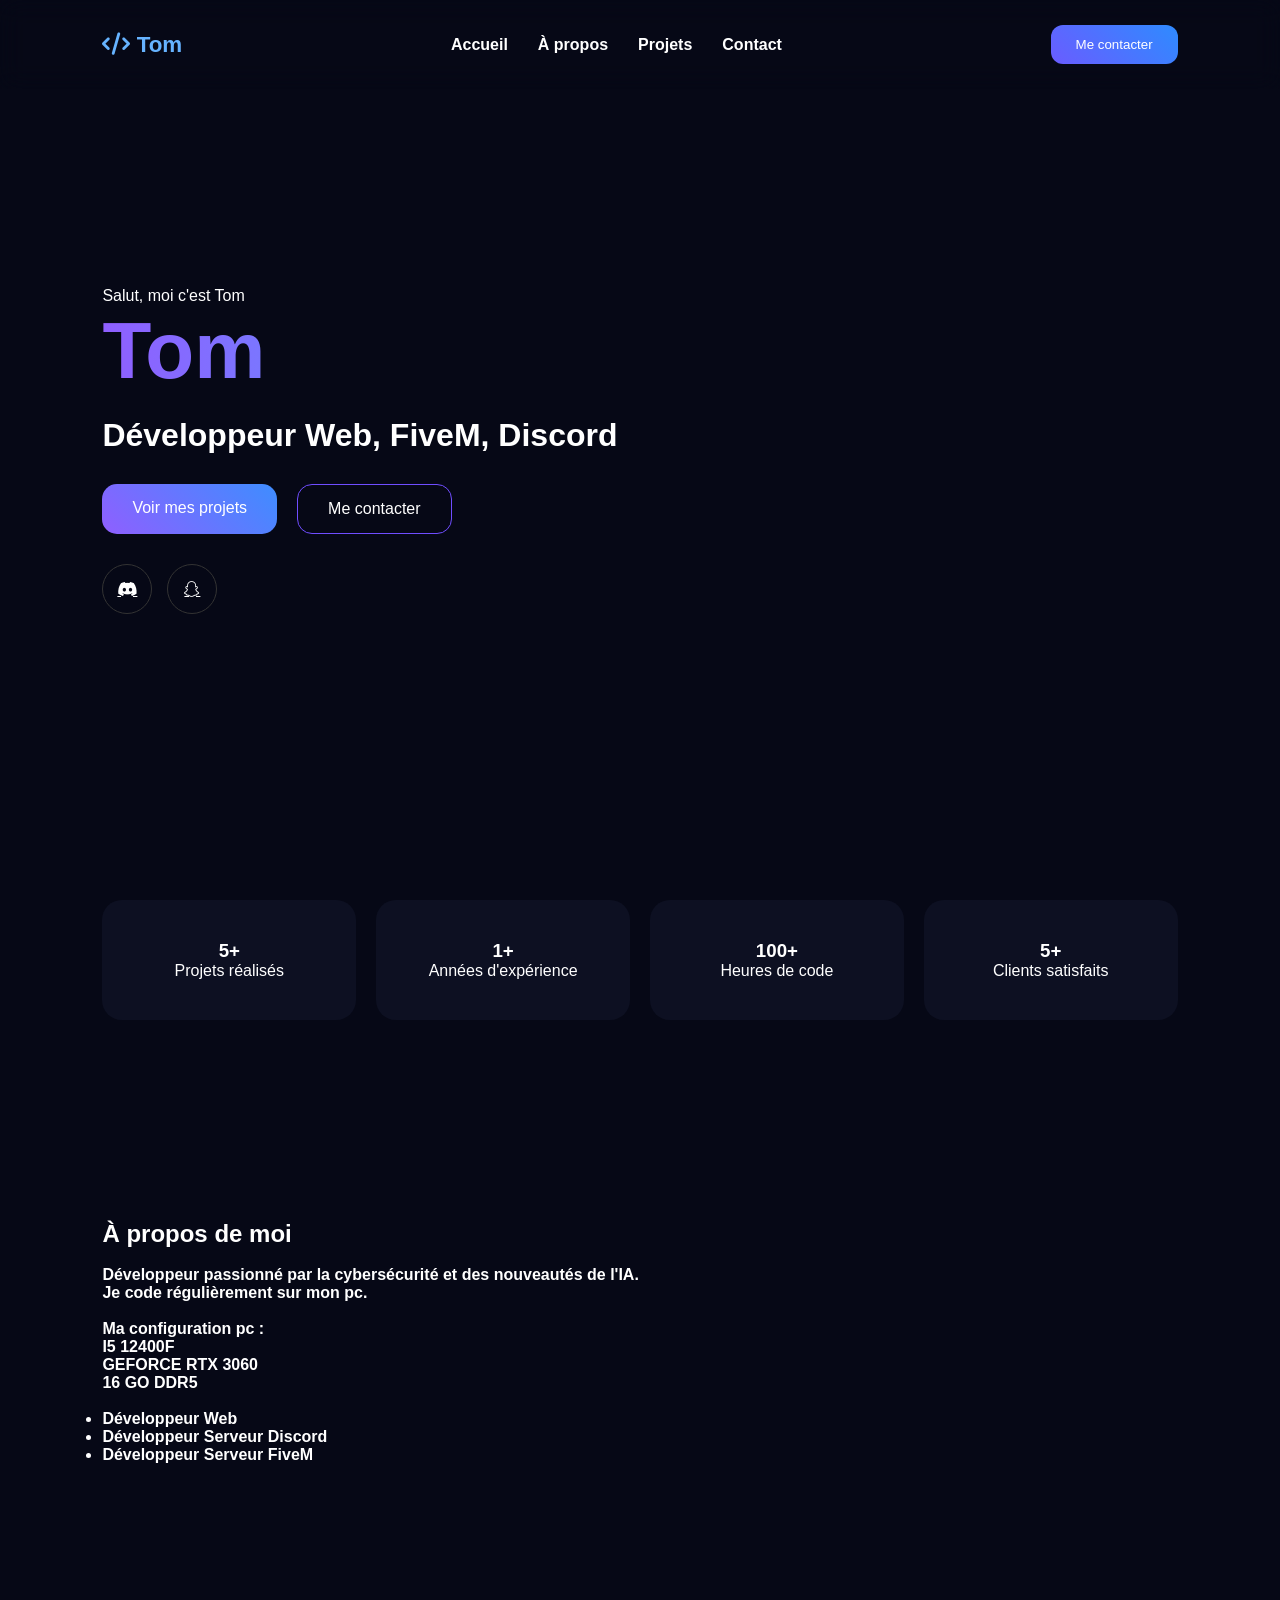
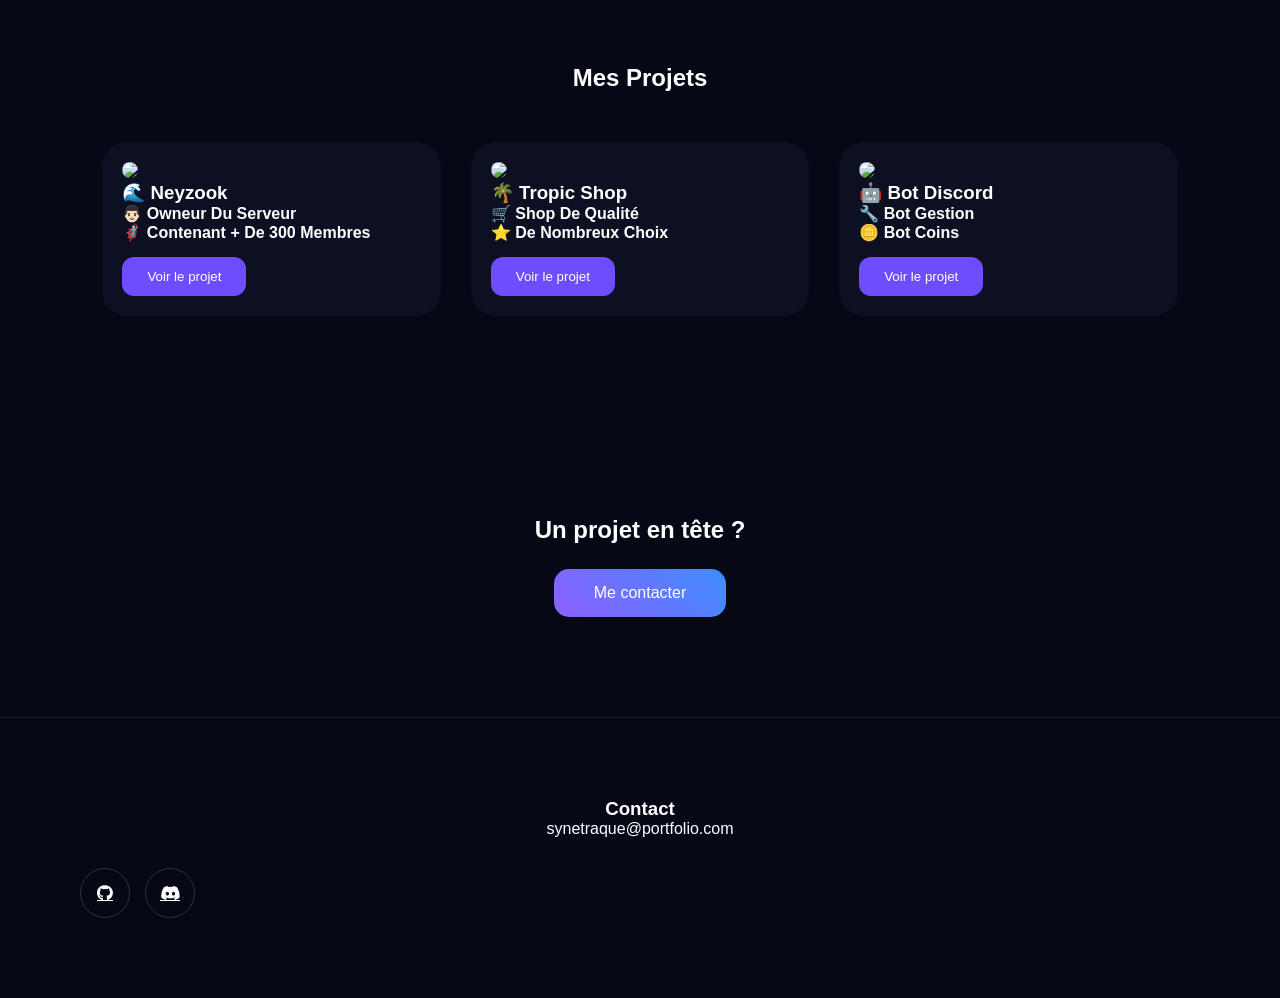
==== commit 1842ca3b: "Ajout du portfolio de Tom" ====
--- a/tom.html/Tom.html
+++ b/tom.html/Tom.html
@@ -4,7 +4,7 @@
 <meta charset="UTF-8">
 <meta name="viewport" content="width=device-width, initial-scale=1.0">
 
-<title>Portfolio Développeur</title>
+<title>Portfolio De Tom</title>
 
 <link rel="stylesheet" href="style.css">
 
@@ -23,18 +23,18 @@
 
 <div class="logo">
 <i class="fa-solid fa-code"></i>
-<span>Ton Nom</span>
+<span>Tom</span>
 </div>
 
 <nav>
-<a href="#home">Accueil</a>
-<a href="#about">À propos</a>
-<a href="#projects">Projets</a>
-<a href="#contact">Contact</a>
+<strong><a href="#home">Accueil</a></strong>
+<strong><a href="#about">À propos</a></strong>
+<strong><a href="#projects">Projets</a></strong>
+<strong><a href="#contact">Contact</a></strong>
 </nav>
 
 <div class="actions">
-<button class="cv-btn">Télécharger CV</button>
+<button class="cv-btn">Me contacter</button>
 </div>
 
 </header>
@@ -43,16 +43,13 @@
 
 <div class="hero-left">
 
-<p class="intro">Salut, moi c'est</p>
-
-<h1>Ton Nom</h1>
-
-<h2>Développeur Web</h2>
-
-<p class="description">
-Passionné par la création d'expériences web modernes,
-rapides et optimisées.
-</p>
+<p class="intro">Salut, moi c'est Tom</p>
+
+<h1>Tom</h1>
+
+<strong><p class="description">
+<h2>Développeur Web, FiveM, Discord</h2>
+</p></strong>
 
 <div class="hero-buttons">
 
@@ -68,10 +65,9 @@
 
 <div class="socials">
 
-<a href="#"><i class="fab fa-github"></i></a>
-<a href="#"><i class="fab fa-discord"></i></a>
-<a href="#"><i class="fab fa-twitter"></i></a>
-<a href="#"><i class="fab fa-linkedin"></i></a>
+
+<a href="https://discord.com/users/justnonchalantboy"><i class="fab fa-discord"></i></a>
+<a href="https://www.snapchat.com/@synetraque"><i class="fab fa-snapchat"></i></a>
 
 </div>
 
@@ -80,7 +76,7 @@
 <div class="hero-right">
 
 <img
-src="https://images.unsplash.com/photo-1515879218367-8466d910aaa4"
+src="https://cdn-icons-png.flaticon.com/512/6783/6783360.png"
 alt=""
 >
 
@@ -91,22 +87,22 @@
 <section class="stats">
 
 <div class="stat-card">
-<h3>10+</h3>
+<h3>5+</h3>
 <p>Projets réalisés</p>
 </div>
 
 <div class="stat-card">
-<h3>2+</h3>
+<h3>1+</h3>
 <p>Années d'expérience</p>
 </div>
 
 <div class="stat-card">
-<h3>1000+</h3>
+<h3>100+</h3>
 <p>Heures de code</p>
 </div>
 
 <div class="stat-card">
-<h3>50+</h3>
+<h3>5+</h3>
 <p>Clients satisfaits</p>
 </div>
 
@@ -118,26 +114,30 @@
 
 <h2>À propos de moi</h2>
 
-<p>
-Développeur passionné par les nouvelles technologies,
-le design moderne et les interfaces performantes.
-</p>
+<br><strong><p>
+Développeur passionné par la cybersécurité et des nouveautés de l'IA.
+</p></strong>
+<p><strong>Je code régulièrement sur mon pc.</strong></p>
+
+<strong><br><p>Ma configuration pc :</p></strong>
+<strong><p>I5 12400F</p></strong>
+<strong><p>GEFORCE RTX 3060</p></strong>
+<strong><p>16 GO DDR5</p></strong>
+
 
 <ul>
-<li>Frontend & Backend</li>
-<li>Design moderne</li>
-<li>Optimisation & SEO</li>
-<li>Disponible en freelance</li>
+<strong><br><li>Développeur Web</li></strong>
+<strong><li>Développeur Serveur Discord</li></strong>
+<strong><li>Développeur Serveur FiveM</li></strong>
 </ul>
 
-<button>En savoir plus</button>
 
 </div>
 
 <div class="about-image">
 
 <img
-src="https://images.unsplash.com/photo-1498050108023-c5249f4df085"
+src="https://cdn.discordapp.com/attachments/1519719623464059141/1519752592165572698/content.png?ex=6a3eb365&is=6a3d61e5&hm=8ca5e09a77b0b43df1717e390ecac872a9d81df564fc520bf6d8baec05c06966&"
 alt=""
 >
 
@@ -152,23 +152,26 @@
 <div class="projects-grid">
 
 <div class="project-card">
-<img src="https://picsum.photos/500/300?1">
-<h3>Site E-commerce</h3>
-<p>Boutique moderne complète.</p>
+<img src="https://cdn.discordapp.com/attachments/1512188254345101422/1519770396470022344/3307dfc11e83b755973a2c8f5be9babf.png?ex=6a3ec3fa&is=6a3d727a&hm=9f33948ef02472c17a16d744d15fc9e6371f936555cc4801df7b0d2ea4d2da34&">
+<h3>🌊 Neyzook</h3>
+<strong><p>👨🏻 Owneur Du Serveur</p></strong>
+<strong><p>🦸🏻 Contenant + De 300 Membres</p></strong>
 <button>Voir le projet</button>
 </div>
 
 <div class="project-card">
-<img src="https://picsum.photos/500/300?2">
-<h3>Dashboard</h3>
-<p>Interface analytique avancée.</p>
+<img src="https://cdn.discordapp.com/attachments/1512188254345101422/1519763505731993712/image.png?ex=6a3ebd8f&is=6a3d6c0f&hm=a4447a10189dd831511d55ab77e7b4c23c923ac353bd46926b74215451c96c35&">
+<h3>🌴 Tropic Shop</h3>
+<strong><p>🛒 Shop De Qualité</p></strong>
+<strong><p>⭐ De Nombreux Choix</p></strong>
 <button>Voir le projet</button>
 </div>
 
 <div class="project-card">
-<img src="https://picsum.photos/500/300?3">
-<h3>Bot Discord</h3>
-<p>Bot premium multifonction.</p>
+<img src="https://cdn.discordapp.com/attachments/1512188254345101422/1519770697763913940/image.png?ex=6a3ec442&is=6a3d72c2&hm=28cb78ff6c9557fc0d31adf840ed1f6d6e4f62f8fb66a27ebcc6f9677c79d3eb&">
+<h3>🤖 Bot Discord</h3>
+<strong><p>🔧 Bot Gestion</p></strong>
+<strong><p>🪙 Bot Coins</p></strong>
 <button>Voir le projet</button>
 </div>
 
@@ -190,12 +193,12 @@
 
 <h3>Contact</h3>
 
-<p>email@exemple.com</p>
+<p>synetraque@portfolio.com</p>
 
 <div class="socials">
 
-<a href="#"><i class="fab fa-github"></i></a>
-<a href="#"><i class="fab fa-linkedin"></i></a>
+<a href="https://github.com/tomemp"><i class="fab fa-github"></i></a>
+<a href="https://discord.com/users/justnonchalantboy"><i class="fab fa-discord"></i></a>
 
 </div>
 
--- a/tom.html/style.css
+++ b/tom.html/style.css
@@ -39,7 +39,7 @@
 }
 
 nav a{
-color:white;
+color:rgb(255, 255, 255);
 text-decoration:none;
 transition:.3s;
 }
